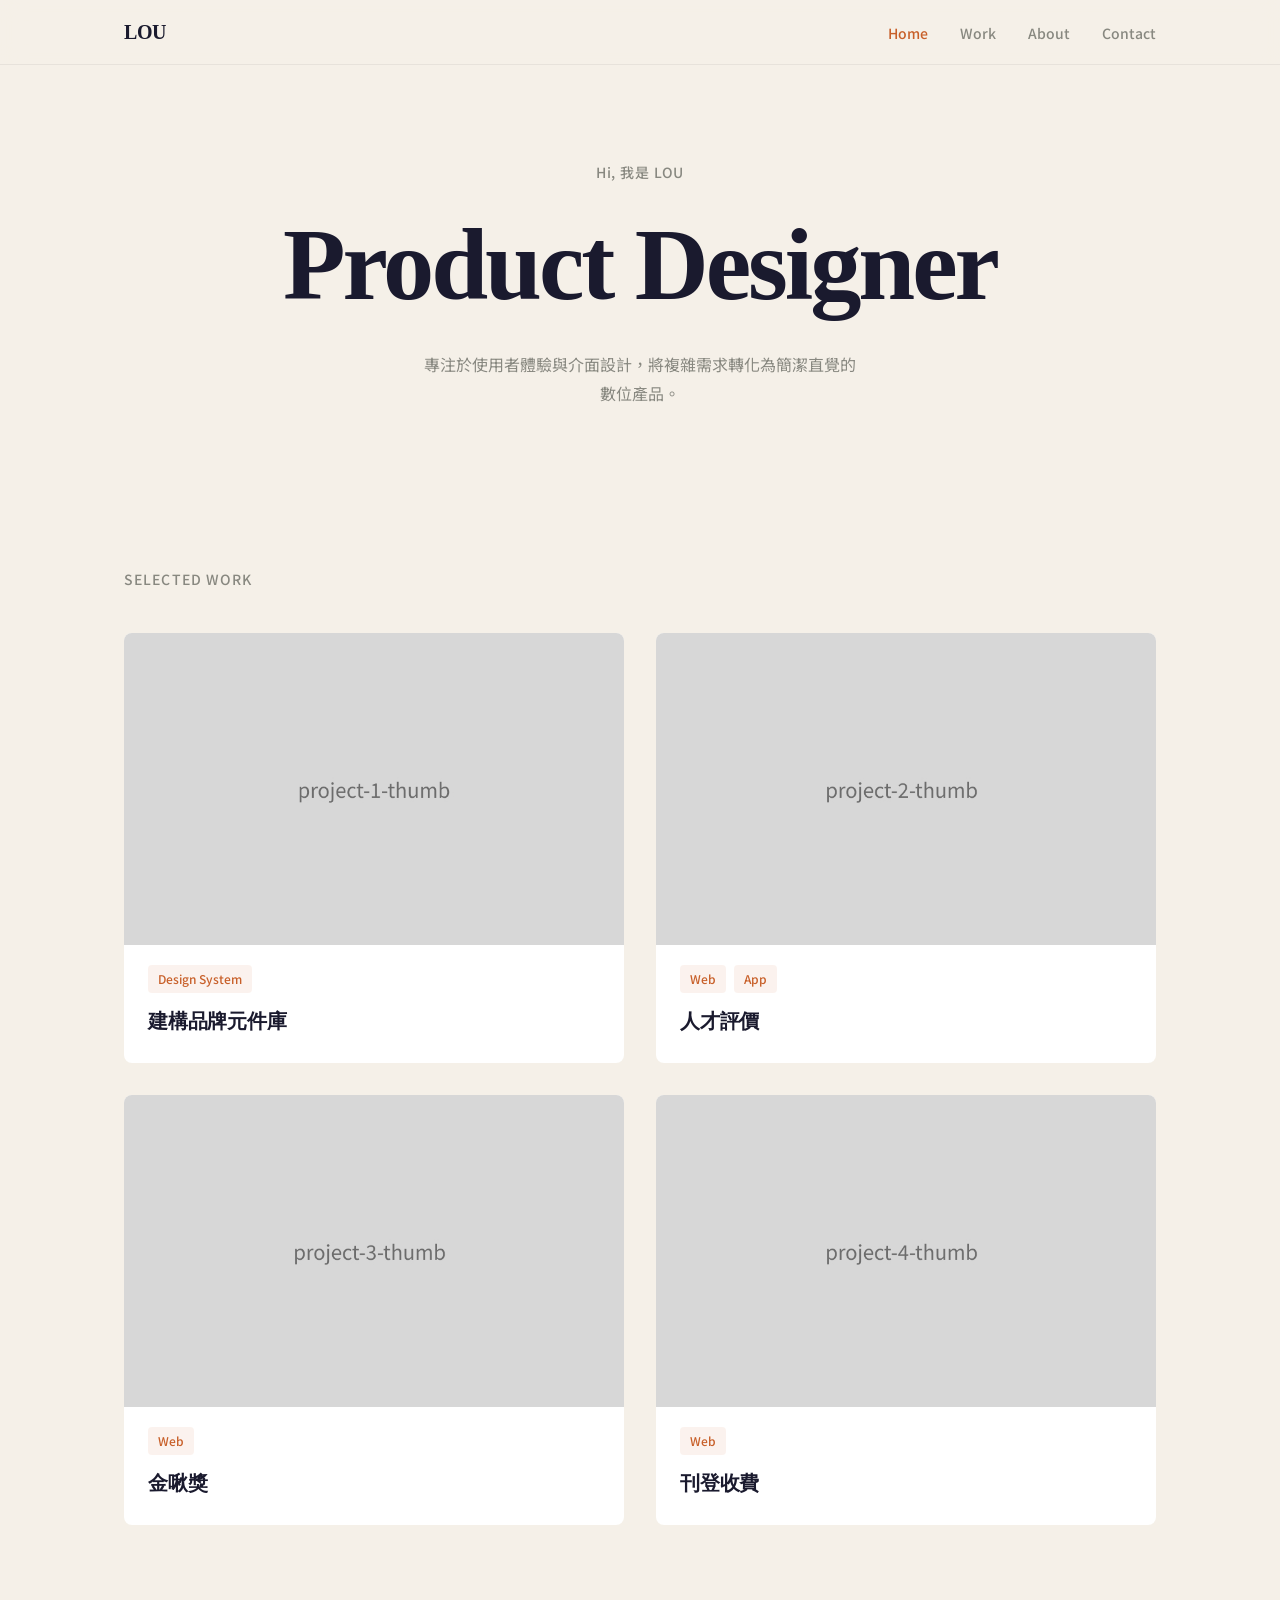
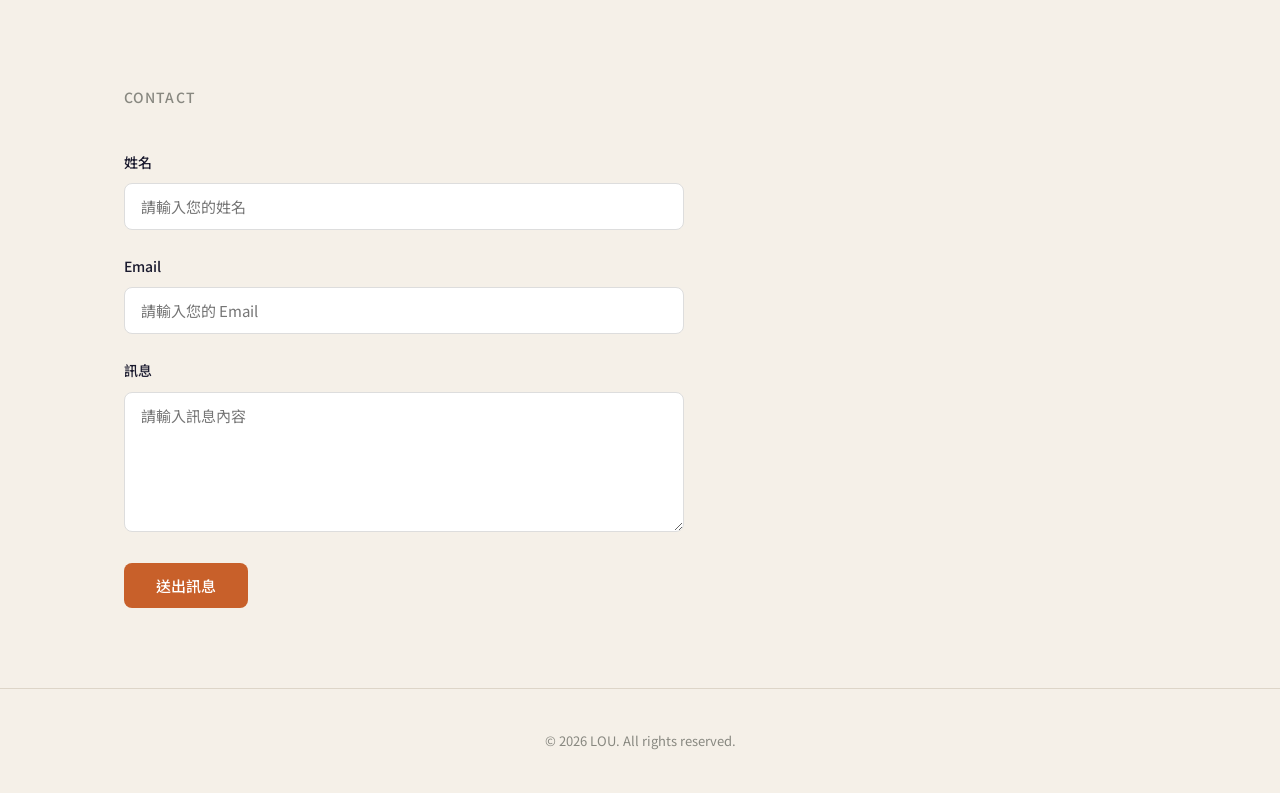
==== index.html @ 630671d7 "Initial commit: portfolio website Pure HTML/CSS personal portfolio with project pages, about page, a" ====
<!DOCTYPE html>
<html lang="zh-Hant">
<head>
  <meta charset="UTF-8">
  <meta name="viewport" content="width=device-width, initial-scale=1.0">
  <title>LOU — Portfolio</title>
  <link rel="preconnect" href="https://fonts.googleapis.com">
  <link rel="preconnect" href="https://fonts.gstatic.com" crossorigin>
  <link href="https://fonts.googleapis.com/css2?family=Noto+Sans+TC:wght@400;500;600;700&family=Playfair+Display:wght@400;500;600;700&display=swap" rel="stylesheet">
  <link rel="stylesheet" href="style.css">
</head>
<body>

  <!-- Navbar -->
  <nav class="navbar">
    <div class="container">
      <a href="index.html" class="navbar__logo">LOU</a>
      <button class="navbar__hamburger" aria-label="Toggle menu" onclick="document.querySelector('.navbar__links').classList.toggle('open')">
        <span></span>
        <span></span>
        <span></span>
      </button>
      <ul class="navbar__links">
        <li><a href="index.html" class="active">Home</a></li>
        <li class="navbar__dropdown">
          <a href="#">Work</a>
          <ul class="navbar__dropdown-menu">
            <li><a href="works/project-1.html">建構品牌元件庫</a></li>
            <li><a href="works/project-2.html">人才評價</a></li>
            <li><a href="works/project-3.html">金啾獎</a></li>
            <li><a href="works/project-4.html">刊登收費</a></li>
          </ul>
        </li>
        <li><a href="about.html">About</a></li>
        <li><a href="#contact">Contact</a></li>
      </ul>
    </div>
  </nav>

  <!-- Hero -->
  <section class="hero">
    <div class="container">
      <p class="hero__label">Hi, 我是 LOU</p>
      <h1 class="hero__title">Product Designer</h1>
      <p class="hero__desc">專注於使用者體驗與介面設計，將複雜需求轉化為簡潔直覺的數位產品。</p>
    </div>
  </section>

  <!-- Projects -->
  <section class="section">
    <div class="container">
      <h2 class="section-title">Selected Work</h2>
      <div class="projects-grid">

        <a href="works/project-1.html" class="project-card">
          <div class="project-card__thumb">
            <img src="images/project-1-thumb.jpg" alt="建構品牌元件庫">
          </div>
          <div class="project-card__body">
            <div class="project-card__tags">
              <span class="tag">Design System</span>
            </div>
            <h3 class="project-card__title">建構品牌元件庫</h3>
          </div>
        </a>

        <a href="works/project-2.html" class="project-card">
          <div class="project-card__thumb">
            <img src="images/project-2-thumb.jpg" alt="人才評價">
          </div>
          <div class="project-card__body">
            <div class="project-card__tags">
              <span class="tag">Web</span>
              <span class="tag">App</span>
            </div>
            <h3 class="project-card__title">人才評價</h3>
          </div>
        </a>

        <a href="works/project-3.html" class="project-card">
          <div class="project-card__thumb">
            <img src="images/project-3-thumb.jpg" alt="金啾獎">
          </div>
          <div class="project-card__body">
            <div class="project-card__tags">
              <span class="tag">Web</span>
            </div>
            <h3 class="project-card__title">金啾獎</h3>
          </div>
        </a>

        <a href="works/project-4.html" class="project-card">
          <div class="project-card__thumb">
            <img src="images/project-4-thumb.jpg" alt="刊登收費">
          </div>
          <div class="project-card__body">
            <div class="project-card__tags">
              <span class="tag">Web</span>
            </div>
            <h3 class="project-card__title">刊登收費</h3>
          </div>
        </a>

      </div>
    </div>
  </section>

  <!-- Contact -->
  <section class="section" id="contact">
    <div class="container">
      <h2 class="section-title">Contact</h2>
      <form class="contact-form" action="#" method="post">
        <div class="form-group">
          <label for="name">姓名</label>
          <input type="text" id="name" name="name" placeholder="請輸入您的姓名" required>
        </div>
        <div class="form-group">
          <label for="email">Email</label>
          <input type="email" id="email" name="email" placeholder="請輸入您的 Email" required>
        </div>
        <div class="form-group">
          <label for="message">訊息</label>
          <textarea id="message" name="message" placeholder="請輸入訊息內容" required></textarea>
        </div>
        <button type="submit" class="btn">送出訊息</button>
      </form>
    </div>
  </section>

  <!-- Footer -->
  <footer class="footer">
    <div class="container">
      <p>&copy; 2026 LOU. All rights reserved.</p>
    </div>
  </footer>

</body>
</html>
---- style.css ----
/* ========== Reset & Base ========== */
*,
*::before,
*::after {
  margin: 0;
  padding: 0;
  box-sizing: border-box;
}

html {
  scroll-behavior: smooth;
}

body {
  font-family: "Noto Sans TC", sans-serif;
  background-color: #f5f0e8;
  color: #1a1a2e;
  line-height: 1.8;
  -webkit-font-smoothing: antialiased;
}

a {
  color: inherit;
  text-decoration: none;
}

img {
  max-width: 100%;
  display: block;
}

ul {
  list-style: none;
}

/* ========== Typography ========== */
.serif {
  font-family: "Cormorant Garamond", serif;
}

/* ========== Layout ========== */
.container {
  max-width: 1080px;
  margin: 0 auto;
  padding: 0 24px;
}

.section {
  padding: 80px 0;
}

/* ========== Navbar ========== */
.navbar {
  position: fixed;
  top: 0;
  left: 0;
  right: 0;
  z-index: 100;
  background-color: rgba(245, 240, 232, 0.92);
  backdrop-filter: blur(12px);
  -webkit-backdrop-filter: blur(12px);
  border-bottom: 1px solid rgba(0, 0, 0, 0.06);
}

.navbar .container {
  display: flex;
  justify-content: space-between;
  align-items: center;
  height: 64px;
}

.navbar__logo {
  font-family: "Cormorant Garamond", serif;
  font-size: 20px;
  font-weight: 700;
  letter-spacing: -0.02em;
}

.navbar__links {
  display: flex;
  gap: 32px;
}

.navbar__links a {
  font-size: 14px;
  font-weight: 500;
  color: #888880;
  transition: color 0.2s ease;
}

.navbar__links a:hover,
.navbar__links a.active {
  color: #c8602a;
}

.navbar__dropdown {
  position: relative;
}

.navbar__dropdown > a {
  cursor: default;
}

.navbar__dropdown-menu {
  position: absolute;
  top: 100%;
  left: 50%;
  transform: translateX(-50%);
  min-width: 180px;
  background-color: #fff;
  border-radius: 8px;
  box-shadow: 0 8px 24px rgba(0, 0, 0, 0.08);
  padding: 8px 0;
  opacity: 0;
  visibility: hidden;
  transition: opacity 0.2s ease, visibility 0.2s ease;
  margin-top: 12px;
}

.navbar__dropdown-menu::before {
  content: "";
  position: absolute;
  top: -12px;
  left: 0;
  right: 0;
  height: 12px;
}

.navbar__dropdown:hover .navbar__dropdown-menu {
  opacity: 1;
  visibility: visible;
}

.navbar__dropdown-menu li a {
  display: block;
  padding: 10px 20px;
  font-size: 14px;
  font-weight: 400;
  color: #1a1a2e;
  transition: background-color 0.2s ease, color 0.2s ease;
}

.navbar__dropdown-menu li a:hover {
  background-color: rgba(200, 96, 42, 0.06);
  color: #c8602a;
}

.navbar__hamburger {
  display: none;
  flex-direction: column;
  gap: 5px;
  cursor: pointer;
  background: none;
  border: none;
  padding: 4px;
}

.navbar__hamburger span {
  display: block;
  width: 20px;
  height: 2px;
  background-color: #1a1a2e;
  border-radius: 1px;
  transition: transform 0.3s, opacity 0.3s;
}

/* ========== Hero ========== */
.hero {
  padding-top: 160px;
  padding-bottom: 80px;
  text-align: center;
}

.hero__label {
  font-size: 14px;
  font-weight: 500;
  color: #888880;
  letter-spacing: 0.06em;
  margin-bottom: 24px;
}

.hero__title {
  font-family: "Cormorant Garamond", serif;
  font-size: clamp(3.5rem, 8vw, 7rem);
  font-weight: 700;
  line-height: 1.1;
  letter-spacing: -0.03em;
  color: #1a1a2e;
  margin-bottom: 28px;
}

.hero__desc {
  font-size: 16px;
  color: #888880;
  max-width: 440px;
  margin: 0 auto;
}

/* ========== Section Title ========== */
.section-title {
  font-size: 14px;
  font-weight: 500;
  text-transform: uppercase;
  letter-spacing: 0.08em;
  color: #888880;
  margin-bottom: 40px;
}

/* ========== Project Cards ========== */
.projects-grid {
  display: grid;
  grid-template-columns: repeat(2, 1fr);
  gap: 32px;
}

.project-card {
  display: block;
  background-color: #fff;
  border-radius: 8px;
  overflow: hidden;
  transition: transform 0.2s ease, box-shadow 0.2s ease;
}

.project-card:hover {
  transform: translateY(-4px);
  box-shadow: 0 12px 32px rgba(0, 0, 0, 0.06);
}

.project-card__thumb {
  width: 100%;
  aspect-ratio: 16 / 10;
  background-color: #ebe6dc;
  overflow: hidden;
}

.project-card__thumb img {
  width: 100%;
  height: 100%;
  object-fit: cover;
  transition: transform 0.2s ease;
}

.project-card:hover .project-card__thumb img {
  transform: scale(1.03);
}

.project-card__body {
  padding: 20px 24px 24px;
}

.project-card__tags {
  display: flex;
  gap: 8px;
  margin-bottom: 10px;
  flex-wrap: wrap;
}

.tag {
  font-size: 12px;
  font-weight: 500;
  color: #c8602a;
  background-color: rgba(200, 96, 42, 0.08);
  padding: 3px 10px;
  border-radius: 4px;
}

.project-card__title {
  font-family: "Cormorant Garamond", serif;
  font-size: 20px;
  font-weight: 600;
  letter-spacing: -0.01em;
}

/* ========== Contact Form ========== */
.contact-form {
  max-width: 560px;
}

.form-group {
  margin-bottom: 24px;
}

.form-group label {
  display: block;
  font-size: 14px;
  font-weight: 500;
  margin-bottom: 8px;
  color: #1a1a2e;
}

.form-group input,
.form-group textarea {
  width: 100%;
  padding: 12px 16px;
  font-family: "Noto Sans TC", sans-serif;
  font-size: 15px;
  color: #1a1a2e;
  background-color: #fff;
  border: 1px solid #ddd;
  border-radius: 8px;
  outline: none;
  transition: border-color 0.2s ease;
}

.form-group input:focus,
.form-group textarea:focus {
  border-color: #c8602a;
}

.form-group textarea {
  resize: vertical;
  min-height: 140px;
}

.btn {
  display: inline-block;
  padding: 12px 32px;
  font-family: "Noto Sans TC", sans-serif;
  font-size: 15px;
  font-weight: 500;
  color: #fff;
  background-color: #c8602a;
  border: none;
  border-radius: 8px;
  cursor: pointer;
  transition: opacity 0.2s ease;
}

.btn:hover {
  opacity: 0.85;
}

/* ========== About Page ========== */
.about-hero {
  padding-top: 160px;
  padding-bottom: 40px;
  text-align: center;
}

.about-hero h1 {
  font-family: "Cormorant Garamond", serif;
  font-size: clamp(2.5rem, 6vw, 4.5rem);
  font-weight: 700;
  letter-spacing: -0.03em;
  margin-bottom: 20px;
}

.about-hero p {
  font-size: 16px;
  color: #888880;
  max-width: 520px;
  margin: 0 auto;
}

.timeline {
  position: relative;
  padding-left: 28px;
  border-left: 2px solid #ddd5c8;
}

.timeline-item {
  position: relative;
  margin-bottom: 40px;
}

.timeline-item::before {
  content: "";
  position: absolute;
  left: -34px;
  top: 6px;
  width: 10px;
  height: 10px;
  background-color: #c8602a;
  border-radius: 50%;
}

.timeline-item__date {
  font-size: 13px;
  color: #888880;
  margin-bottom: 4px;
}

.timeline-item__role {
  font-family: "Cormorant Garamond", serif;
  font-size: 18px;
  font-weight: 600;
  margin-bottom: 4px;
}

.timeline-item__company {
  font-size: 14px;
  color: #888880;
  margin-bottom: 8px;
}

.timeline-item__desc {
  font-size: 15px;
  color: #555;
}

/* ========== Project Detail ========== */
.project-hero {
  padding-top: 160px;
  padding-bottom: 40px;
  text-align: center;
}

.project-hero__tags {
  display: flex;
  gap: 8px;
  margin-bottom: 16px;
  justify-content: center;
  flex-wrap: wrap;
}

.project-hero h1 {
  font-family: "Cormorant Garamond", serif;
  font-size: clamp(2.5rem, 6vw, 4rem);
  font-weight: 700;
  letter-spacing: -0.02em;
  margin-bottom: 16px;
}

.project-hero p {
  font-size: 16px;
  color: #888880;
  max-width: 560px;
  margin: 0 auto;
}

.project-content {
  padding-bottom: 80px;
}

.project-content h2 {
  font-family: "Cormorant Garamond", serif;
  font-size: 24px;
  font-weight: 600;
  margin-top: 56px;
  margin-bottom: 16px;
}

.project-content p {
  font-size: 16px;
  color: #444;
  max-width: 720px;
  margin-bottom: 24px;
}

.project-content .image-block {
  width: 100%;
  aspect-ratio: 16 / 9;
  background-color: #ebe6dc;
  border-radius: 8px;
  margin: 32px 0;
  overflow: hidden;
}

.project-content .image-block img {
  width: 100%;
  height: 100%;
  object-fit: cover;
}

.project-nav {
  display: flex;
  justify-content: space-between;
  padding: 40px 0 80px;
  border-top: 1px solid #ddd5c8;
}

.project-nav a {
  font-size: 14px;
  font-weight: 500;
  color: #888880;
  transition: color 0.2s ease;
}

.project-nav a:hover {
  color: #c8602a;
}

/* ========== Footer ========== */
.footer {
  padding: 40px 0;
  border-top: 1px solid #ddd5c8;
  text-align: center;
}

.footer p {
  font-size: 13px;
  color: #888880;
}

/* ========== RWD ========== */
@media (max-width: 768px) {
  .navbar__links {
    display: none;
    position: absolute;
    top: 64px;
    left: 0;
    right: 0;
    flex-direction: column;
    background-color: rgba(245, 240, 232, 0.98);
    padding: 24px;
    gap: 20px;
    border-bottom: 1px solid rgba(0, 0, 0, 0.06);
  }

  .navbar__links.open {
    display: flex;
  }

  .navbar__hamburger {
    display: flex;
  }

  .navbar__dropdown-menu {
    position: static;
    transform: none;
    box-shadow: none;
    background-color: transparent;
    padding: 4px 0 0 16px;
    opacity: 1;
    visibility: visible;
    margin-top: 0;
    min-width: auto;
  }

  .navbar__dropdown-menu::before {
    display: none;
  }

  .navbar__dropdown-menu li a {
    padding: 6px 0;
    font-size: 13px;
    color: #888880;
  }

  .navbar__dropdown-menu li a:hover {
    background-color: transparent;
    color: #c8602a;
  }

  .projects-grid {
    grid-template-columns: 1fr;
    gap: 24px;
  }

  .contact-form {
    max-width: 100%;
  }

  .section {
    padding: 56px 0;
  }
}
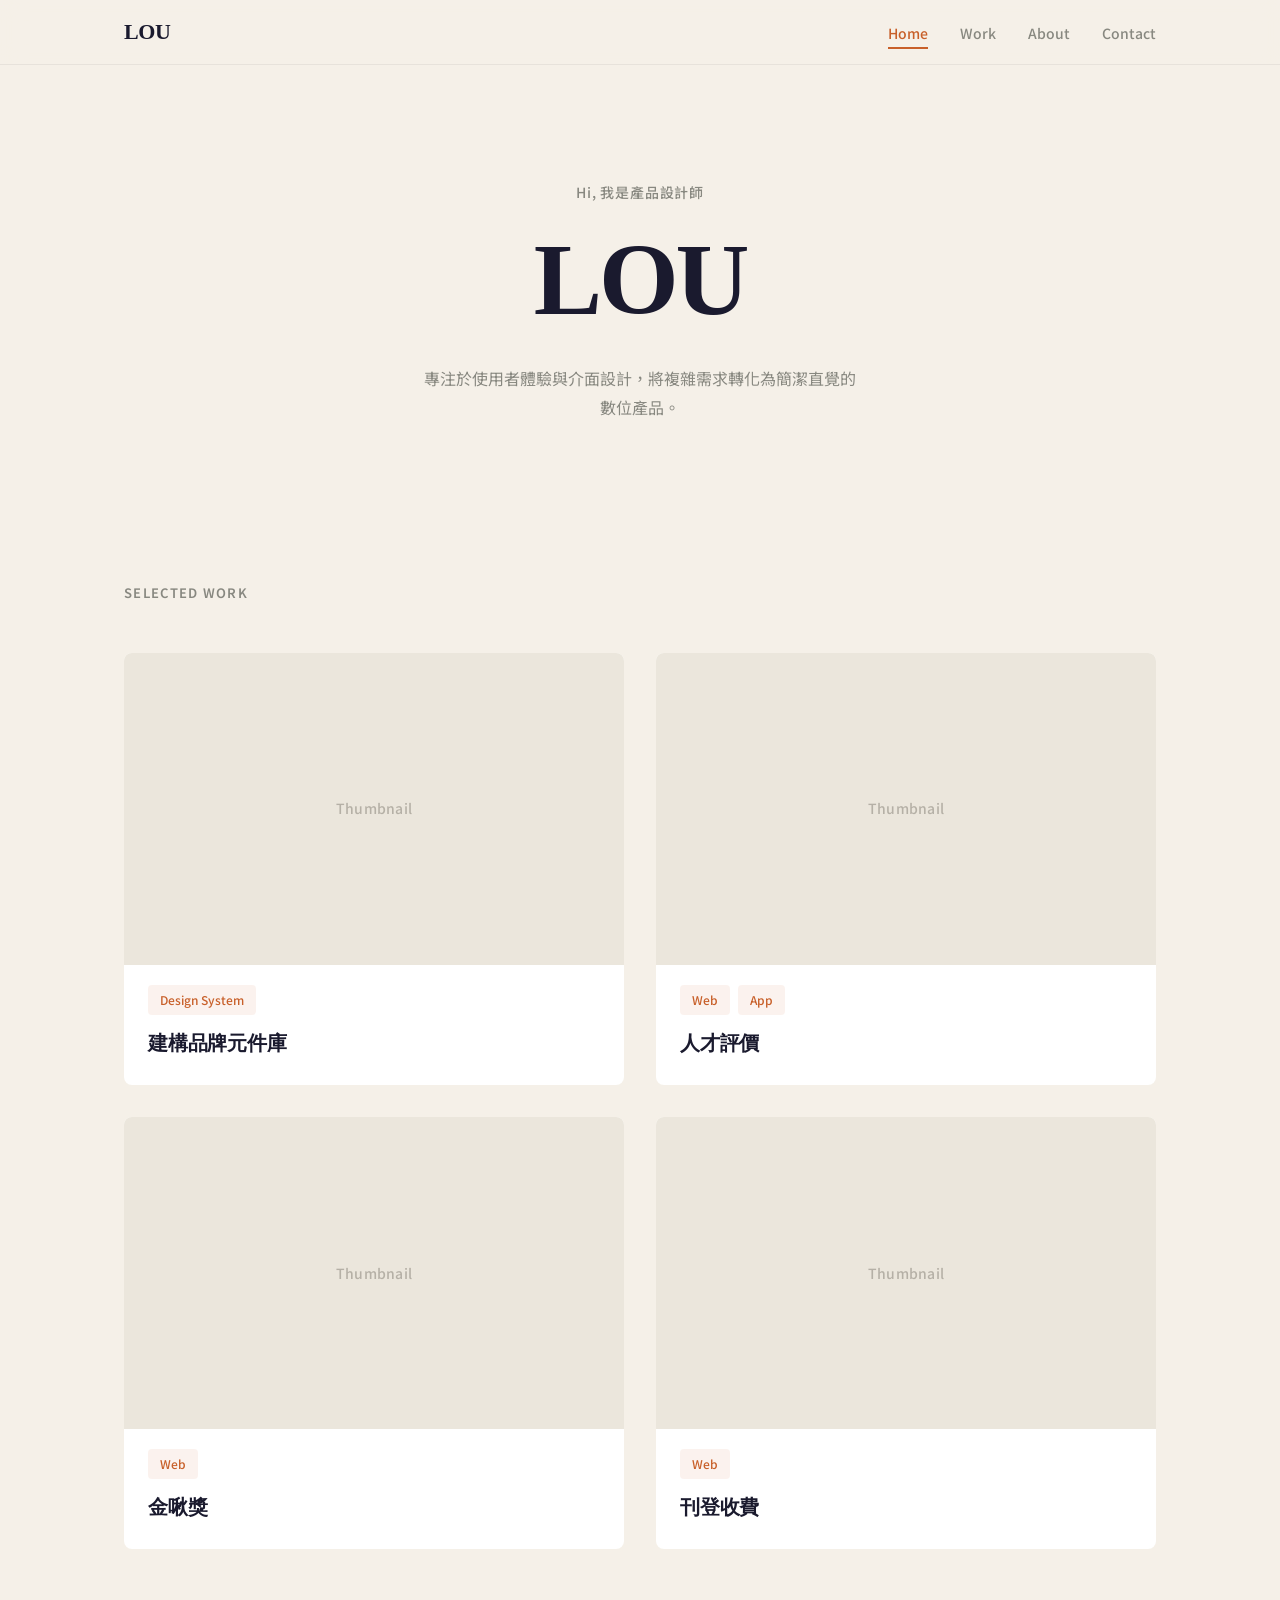
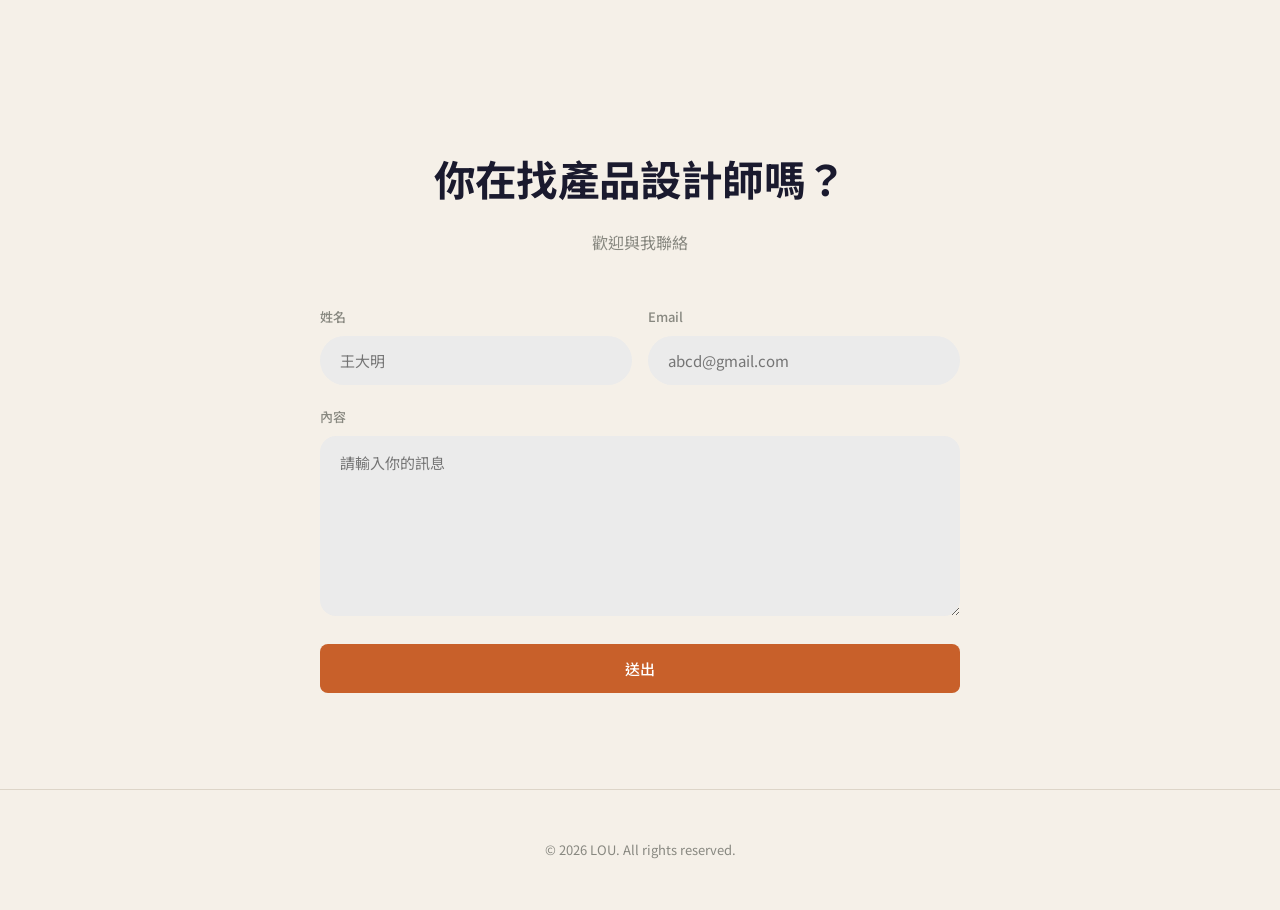
==== commit f243163e: "Initial commit: portfolio site" ====
--- a/index.html
+++ b/index.html
@@ -40,8 +40,9 @@
   <!-- Hero -->
   <section class="hero">
     <div class="container">
-      <p class="hero__label">Hi, 我是 LOU</p>
-      <h1 class="hero__title">Product Designer</h1>
+      <p class="hero__label">Hi, 我是產品設計師</p>
+      <h1 class="hero__title">LOU
+      </h1>
       <p class="hero__desc">專注於使用者體驗與介面設計，將複雜需求轉化為簡潔直覺的數位產品。</p>
     </div>
   </section>
@@ -54,7 +55,7 @@
 
         <a href="works/project-1.html" class="project-card">
           <div class="project-card__thumb">
-            <img src="images/project-1-thumb.jpg" alt="建構品牌元件庫">
+            <span class="thumb__placeholder">Thumbnail</span>
           </div>
           <div class="project-card__body">
             <div class="project-card__tags">
@@ -66,7 +67,7 @@
 
         <a href="works/project-2.html" class="project-card">
           <div class="project-card__thumb">
-            <img src="images/project-2-thumb.jpg" alt="人才評價">
+            <span class="thumb__placeholder">Thumbnail</span>
           </div>
           <div class="project-card__body">
             <div class="project-card__tags">
@@ -79,7 +80,7 @@
 
         <a href="works/project-3.html" class="project-card">
           <div class="project-card__thumb">
-            <img src="images/project-3-thumb.jpg" alt="金啾獎">
+            <span class="thumb__placeholder">Thumbnail</span>
           </div>
           <div class="project-card__body">
             <div class="project-card__tags">
@@ -91,7 +92,7 @@
 
         <a href="works/project-4.html" class="project-card">
           <div class="project-card__thumb">
-            <img src="images/project-4-thumb.jpg" alt="刊登收費">
+            <span class="thumb__placeholder">Thumbnail</span>
           </div>
           <div class="project-card__body">
             <div class="project-card__tags">
@@ -106,23 +107,28 @@
   </section>
 
   <!-- Contact -->
-  <section class="section" id="contact">
+  <section class="section contact-section" id="contact">
     <div class="container">
-      <h2 class="section-title">Contact</h2>
+      <div class="contact-header">
+        <h2>你在找產品設計師嗎？</h2>
+        <p>歡迎與我聯絡</p>
+      </div>
       <form class="contact-form" action="#" method="post">
-        <div class="form-group">
-          <label for="name">姓名</label>
-          <input type="text" id="name" name="name" placeholder="請輸入您的姓名" required>
+        <div class="contact-form__row">
+          <div class="form-group">
+            <label for="name">姓名</label>
+            <input type="text" id="name" name="name" placeholder="王大明" required>
+          </div>
+          <div class="form-group">
+            <label for="email">Email</label>
+            <input type="email" id="email" name="email" placeholder="abcd@gmail.com" required>
+          </div>
         </div>
         <div class="form-group">
-          <label for="email">Email</label>
-          <input type="email" id="email" name="email" placeholder="請輸入您的 Email" required>
+          <label for="message">內容</label>
+          <textarea id="message" name="message" placeholder="請輸入你的訊息" required></textarea>
         </div>
-        <div class="form-group">
-          <label for="message">訊息</label>
-          <textarea id="message" name="message" placeholder="請輸入訊息內容" required></textarea>
-        </div>
-        <button type="submit" class="btn">送出訊息</button>
+        <button type="submit" class="btn btn--full">送出</button>
       </form>
     </div>
   </section>
--- a/style.css
+++ b/style.css
@@ -16,6 +16,7 @@
   background-color: #f5f0e8;
   color: #1a1a2e;
   line-height: 1.8;
+  font-size: 16px;
   -webkit-font-smoothing: antialiased;
 }
 
@@ -31,6 +32,15 @@
 
 ul {
   list-style: none;
+}
+
+/* Focus-visible for keyboard accessibility */
+a:focus-visible,
+button:focus-visible,
+input:focus-visible,
+textarea:focus-visible {
+  outline: 2px solid #c8602a;
+  outline-offset: 2px;
 }
 
 /* ========== Typography ========== */
@@ -46,7 +56,7 @@
 }
 
 .section {
-  padding: 80px 0;
+  padding: 96px 0;
 }
 
 /* ========== Navbar ========== */
@@ -71,26 +81,50 @@
 
 .navbar__logo {
   font-family: "Cormorant Garamond", serif;
-  font-size: 20px;
+  font-size: 22px;
   font-weight: 700;
   letter-spacing: -0.02em;
+  transition: color 0.2s ease;
+}
+
+.navbar__logo:hover {
+  color: #c8602a;
 }
 
 .navbar__links {
   display: flex;
   gap: 32px;
-}
-
-.navbar__links a {
+  align-items: center;
+}
+
+.navbar__links > li > a {
   font-size: 14px;
   font-weight: 500;
   color: #888880;
   transition: color 0.2s ease;
-}
-
-.navbar__links a:hover,
-.navbar__links a.active {
+  padding: 4px 0;
+  position: relative;
+}
+
+.navbar__links > li > a::after {
+  content: "";
+  position: absolute;
+  bottom: -2px;
+  left: 0;
+  width: 0;
+  height: 1.5px;
+  background-color: #c8602a;
+  transition: width 0.2s ease;
+}
+
+.navbar__links > li > a:hover,
+.navbar__links > li > a.active {
   color: #c8602a;
+}
+
+.navbar__links > li > a:hover::after,
+.navbar__links > li > a.active::after {
+  width: 100%;
 }
 
 .navbar__dropdown {
@@ -105,7 +139,7 @@
   position: absolute;
   top: 100%;
   left: 50%;
-  transform: translateX(-50%);
+  transform: translateX(-50%) translateY(4px);
   min-width: 180px;
   background-color: #fff;
   border-radius: 8px;
@@ -113,7 +147,7 @@
   padding: 8px 0;
   opacity: 0;
   visibility: hidden;
-  transition: opacity 0.2s ease, visibility 0.2s ease;
+  transition: opacity 0.2s ease, visibility 0.2s ease, transform 0.2s ease;
   margin-top: 12px;
 }
 
@@ -129,6 +163,7 @@
 .navbar__dropdown:hover .navbar__dropdown-menu {
   opacity: 1;
   visibility: visible;
+  transform: translateX(-50%) translateY(0);
 }
 
 .navbar__dropdown-menu li a {
@@ -140,6 +175,10 @@
   transition: background-color 0.2s ease, color 0.2s ease;
 }
 
+.navbar__dropdown-menu li a::after {
+  display: none;
+}
+
 .navbar__dropdown-menu li a:hover {
   background-color: rgba(200, 96, 42, 0.06);
   color: #c8602a;
@@ -152,7 +191,11 @@
   cursor: pointer;
   background: none;
   border: none;
-  padding: 4px;
+  padding: 8px;
+  min-width: 44px;
+  min-height: 44px;
+  align-items: center;
+  justify-content: center;
 }
 
 .navbar__hamburger span {
@@ -166,8 +209,8 @@
 
 /* ========== Hero ========== */
 .hero {
-  padding-top: 160px;
-  padding-bottom: 80px;
+  padding-top: 180px;
+  padding-bottom: 64px;
   text-align: center;
 }
 
@@ -176,14 +219,14 @@
   font-weight: 500;
   color: #888880;
   letter-spacing: 0.06em;
-  margin-bottom: 24px;
+  margin-bottom: 20px;
 }
 
 .hero__title {
   font-family: "Cormorant Garamond", serif;
   font-size: clamp(3.5rem, 8vw, 7rem);
   font-weight: 700;
-  line-height: 1.1;
+  line-height: 1.08;
   letter-spacing: -0.03em;
   color: #1a1a2e;
   margin-bottom: 28px;
@@ -194,16 +237,17 @@
   color: #888880;
   max-width: 440px;
   margin: 0 auto;
+  line-height: 1.8;
 }
 
 /* ========== Section Title ========== */
 .section-title {
-  font-size: 14px;
-  font-weight: 500;
+  font-size: 13px;
+  font-weight: 600;
   text-transform: uppercase;
-  letter-spacing: 0.08em;
-  color: #888880;
-  margin-bottom: 40px;
+  letter-spacing: 0.1em;
+  color: #888880;
+  margin-bottom: 48px;
 }
 
 /* ========== Project Cards ========== */
@@ -218,12 +262,12 @@
   background-color: #fff;
   border-radius: 8px;
   overflow: hidden;
-  transition: transform 0.2s ease, box-shadow 0.2s ease;
+  transition: transform 0.25s ease, box-shadow 0.25s ease;
 }
 
 .project-card:hover {
-  transform: translateY(-4px);
-  box-shadow: 0 12px 32px rgba(0, 0, 0, 0.06);
+  transform: translateY(-6px);
+  box-shadow: 0 16px 40px rgba(0, 0, 0, 0.08);
 }
 
 .project-card__thumb {
@@ -231,13 +275,16 @@
   aspect-ratio: 16 / 10;
   background-color: #ebe6dc;
   overflow: hidden;
+  display: flex;
+  align-items: center;
+  justify-content: center;
 }
 
 .project-card__thumb img {
   width: 100%;
   height: 100%;
   object-fit: cover;
-  transition: transform 0.2s ease;
+  transition: transform 0.25s ease;
 }
 
 .project-card:hover .project-card__thumb img {
@@ -260,7 +307,7 @@
   font-weight: 500;
   color: #c8602a;
   background-color: rgba(200, 96, 42, 0.08);
-  padding: 3px 10px;
+  padding: 4px 12px;
   border-radius: 4px;
 }
 
@@ -271,50 +318,103 @@
   letter-spacing: -0.01em;
 }
 
+/* ========== Placeholder ========== */
+.thumb__placeholder,
+.image-block__placeholder {
+  font-size: 14px;
+  font-weight: 500;
+  color: #b5b0a6;
+  letter-spacing: 0.02em;
+}
+
+/* ========== Contact Section ========== */
+.contact-section {
+  text-align: center;
+}
+
+.contact-header {
+  margin-bottom: 48px;
+}
+
+.contact-header h2 {
+  font-size: clamp(1.8rem, 4vw, 2.6rem);
+  font-weight: 700;
+  letter-spacing: -0.02em;
+  color: #1a1a2e;
+  margin-bottom: 12px;
+}
+
+.contact-header p {
+  font-size: 16px;
+  color: #888880;
+}
+
 /* ========== Contact Form ========== */
 .contact-form {
-  max-width: 560px;
+  max-width: 640px;
+  margin: 0 auto;
+  text-align: left;
+}
+
+.contact-form__row {
+  display: grid;
+  grid-template-columns: 1fr 1fr;
+  gap: 16px;
 }
 
 .form-group {
-  margin-bottom: 24px;
+  margin-bottom: 20px;
 }
 
 .form-group label {
   display: block;
-  font-size: 14px;
+  font-size: 13px;
   font-weight: 500;
   margin-bottom: 8px;
-  color: #1a1a2e;
-}
-
-.form-group input,
-.form-group textarea {
+  color: #888880;
+}
+
+.form-group input {
   width: 100%;
-  padding: 12px 16px;
+  padding: 14px 20px;
   font-family: "Noto Sans TC", sans-serif;
   font-size: 15px;
   color: #1a1a2e;
-  background-color: #fff;
-  border: 1px solid #ddd;
-  border-radius: 8px;
+  background-color: #ebebeb;
+  border: none;
+  border-radius: 50px;
   outline: none;
-  transition: border-color 0.2s ease;
+  transition: box-shadow 0.2s ease;
+}
+
+.form-group textarea {
+  width: 100%;
+  padding: 16px 20px;
+  font-family: "Noto Sans TC", sans-serif;
+  font-size: 15px;
+  color: #1a1a2e;
+  background-color: #ebebeb;
+  border: none;
+  border-radius: 16px;
+  outline: none;
+  resize: vertical;
+  min-height: 180px;
+  transition: box-shadow 0.2s ease;
 }
 
 .form-group input:focus,
 .form-group textarea:focus {
-  border-color: #c8602a;
-}
-
-.form-group textarea {
-  resize: vertical;
-  min-height: 140px;
+  box-shadow: 0 0 0 3px rgba(200, 96, 42, 0.15);
+}
+
+.btn--full {
+  width: 100%;
+  text-align: center;
 }
 
 .btn {
   display: inline-block;
-  padding: 12px 32px;
+  padding: 14px 36px;
   font-family: "Noto Sans TC", sans-serif;
   font-size: 15px;
   font-weight: 500;
@@ -323,16 +423,23 @@
   border: none;
   border-radius: 8px;
   cursor: pointer;
-  transition: opacity 0.2s ease;
+  transition: transform 0.2s ease, box-shadow 0.2s ease;
+  min-height: 48px;
 }
 
 .btn:hover {
-  opacity: 0.85;
+  transform: translateY(-1px);
+  box-shadow: 0 4px 12px rgba(200, 96, 42, 0.25);
+}
+
+.btn:active {
+  transform: translateY(0);
+  box-shadow: none;
 }
 
 /* ========== About Page ========== */
 .about-hero {
-  padding-top: 160px;
+  padding-top: 180px;
   padding-bottom: 40px;
   text-align: center;
 }
@@ -350,17 +457,23 @@
   color: #888880;
   max-width: 520px;
   margin: 0 auto;
+  line-height: 1.8;
 }
 
 .timeline {
   position: relative;
   padding-left: 28px;
   border-left: 2px solid #ddd5c8;
+  max-width: 640px;
 }
 
 .timeline-item {
   position: relative;
-  margin-bottom: 40px;
+  margin-bottom: 48px;
+}
+
+.timeline-item:last-child {
+  margin-bottom: 0;
 }
 
 .timeline-item::before {
@@ -382,7 +495,7 @@
 
 .timeline-item__role {
   font-family: "Cormorant Garamond", serif;
-  font-size: 18px;
+  font-size: 20px;
   font-weight: 600;
   margin-bottom: 4px;
 }
@@ -390,17 +503,18 @@
 .timeline-item__company {
   font-size: 14px;
   color: #888880;
-  margin-bottom: 8px;
+  margin-bottom: 10px;
 }
 
 .timeline-item__desc {
   font-size: 15px;
   color: #555;
+  line-height: 1.8;
 }
 
 /* ========== Project Detail ========== */
 .project-hero {
-  padding-top: 160px;
+  padding-top: 180px;
   padding-bottom: 40px;
   text-align: center;
 }
@@ -415,7 +529,7 @@
 
 .project-hero h1 {
   font-family: "Cormorant Garamond", serif;
-  font-size: clamp(2.5rem, 6vw, 4rem);
+  font-size: clamp(2.2rem, 5vw, 3.5rem);
   font-weight: 700;
   letter-spacing: -0.02em;
   margin-bottom: 16px;
@@ -426,6 +540,7 @@
   color: #888880;
   max-width: 560px;
   margin: 0 auto;
+  line-height: 1.8;
 }
 
 .project-content {
@@ -434,17 +549,23 @@
 
 .project-content h2 {
   font-family: "Cormorant Garamond", serif;
-  font-size: 24px;
+  font-size: 28px;
   font-weight: 600;
-  margin-top: 56px;
-  margin-bottom: 16px;
+  margin-top: 64px;
+  margin-bottom: 20px;
+  max-width: 640px;
+  margin-left: auto;
+  margin-right: auto;
+  text-align: left;
 }
 
 .project-content p {
   font-size: 16px;
   color: #444;
-  max-width: 720px;
-  margin-bottom: 24px;
+  max-width: 640px;
+  margin: 0 auto 24px;
+  text-align: left;
+  line-height: 1.9;
 }
 
 .project-content .image-block {
@@ -452,8 +573,11 @@
   aspect-ratio: 16 / 9;
   background-color: #ebe6dc;
   border-radius: 8px;
-  margin: 32px 0;
+  margin: 40px 0;
   overflow: hidden;
+  display: flex;
+  align-items: center;
+  justify-content: center;
 }
 
 .project-content .image-block img {
@@ -462,18 +586,222 @@
   object-fit: cover;
 }
 
+/* -- Project Content: Extended -- */
+.project-content h3 {
+  font-family: "Cormorant Garamond", serif;
+  font-size: 22px;
+  font-weight: 600;
+  margin-top: 48px;
+  margin-bottom: 16px;
+  max-width: 640px;
+  margin-left: auto;
+  margin-right: auto;
+  text-align: left;
+}
+
+.project-content ul,
+.project-content ol {
+  font-size: 16px;
+  color: #444;
+  max-width: 640px;
+  margin: 0 auto 24px;
+  padding-left: 24px;
+  text-align: left;
+}
+
+.project-content ul {
+  list-style: disc;
+}
+
+.project-content ol {
+  list-style: decimal;
+}
+
+.project-content li {
+  margin-bottom: 10px;
+  line-height: 1.8;
+}
+
+.project-content strong {
+  color: #1a1a2e;
+  font-weight: 600;
+}
+
+.project-content hr {
+  border: none;
+  border-top: 1px solid #ddd5c8;
+  margin: 56px auto;
+  max-width: 200px;
+}
+
+/* Stakeholder Cards */
+.stakeholder-grid {
+  display: grid;
+  grid-template-columns: repeat(3, 1fr);
+  gap: 20px;
+  margin: 40px 0;
+}
+
+.stakeholder-card {
+  background-color: #fff;
+  border-radius: 8px;
+  padding: 32px 24px;
+  text-align: center;
+}
+
+.stakeholder-card__icon {
+  width: 56px;
+  height: 56px;
+  border-radius: 50%;
+  background-color: rgba(200, 96, 42, 0.08);
+  color: #c8602a;
+  display: flex;
+  align-items: center;
+  justify-content: center;
+  margin: 0 auto 16px;
+  font-size: 13px;
+  font-weight: 700;
+  letter-spacing: 0.02em;
+}
+
+.stakeholder-card__role {
+  font-weight: 600;
+  font-size: 15px;
+  margin-bottom: 8px;
+}
+
+.stakeholder-card__quote {
+  font-size: 14px;
+  color: #888880;
+  line-height: 1.7;
+  max-width: none;
+  margin: 0;
+}
+
+/* Challenge Block */
+.challenge-block {
+  background-color: #fff;
+  border-radius: 8px;
+  padding: 28px 32px;
+  margin-bottom: 16px;
+}
+
+.challenge-block__label {
+  font-size: 12px;
+  font-weight: 600;
+  text-transform: uppercase;
+  letter-spacing: 0.06em;
+  color: #c8602a;
+  margin-bottom: 8px;
+}
+
+.challenge-block__title {
+  font-size: 16px;
+  font-weight: 600;
+  color: #1a1a2e;
+  margin-bottom: 8px;
+  max-width: none;
+  text-align: left;
+}
+
+.challenge-block__desc {
+  font-size: 15px;
+  color: #888880;
+  max-width: none;
+  margin: 0;
+  text-align: left;
+  line-height: 1.7;
+}
+
+.challenge-pair {
+  margin-bottom: 32px;
+}
+
+/* Result Stats */
+.results-grid {
+  display: grid;
+  grid-template-columns: repeat(3, 1fr);
+  gap: 20px;
+  margin: 40px 0;
+}
+
+.result-stat {
+  background-color: #fff;
+  border-radius: 8px;
+  padding: 32px 24px;
+  text-align: center;
+}
+
+.result-stat__number {
+  font-family: "Cormorant Garamond", serif;
+  font-size: 44px;
+  font-weight: 700;
+  color: #c8602a;
+  line-height: 1.2;
+  margin-bottom: 10px;
+}
+
+.result-stat__text {
+  font-size: 14px;
+  color: #888880;
+  line-height: 1.6;
+  max-width: none;
+  margin: 0;
+}
+
+/* Process Flow */
+.process-flow {
+  display: flex;
+  gap: 16px;
+  margin: 40px 0;
+}
+
+.process-step {
+  flex: 1;
+  min-width: 0;
+  background-color: #fff;
+  border-radius: 8px;
+  padding: 24px 20px;
+  text-align: center;
+}
+
+.process-step__num {
+  font-family: "Cormorant Garamond", serif;
+  font-size: 32px;
+  font-weight: 700;
+  color: #c8602a;
+  line-height: 1;
+  margin-bottom: 12px;
+}
+
+.process-step__text {
+  font-size: 14px;
+  color: #444;
+  line-height: 1.7;
+  max-width: none;
+  margin: 0;
+}
+
+/* Project Nav */
 .project-nav {
   display: flex;
   justify-content: space-between;
+  align-items: center;
   padding: 40px 0 80px;
   border-top: 1px solid #ddd5c8;
+  margin-top: 64px;
 }
 
 .project-nav a {
   font-size: 14px;
   font-weight: 500;
   color: #888880;
-  transition: color 0.2s ease;
+  transition: color 0.2s ease, transform 0.2s ease;
+  display: inline-block;
+  padding: 8px 0;
+  min-height: 44px;
+  display: flex;
+  align-items: center;
 }
 
 .project-nav a:hover {
@@ -482,7 +810,7 @@
 
 /* ========== Footer ========== */
 .footer {
-  padding: 40px 0;
+  padding: 48px 0;
   border-top: 1px solid #ddd5c8;
   text-align: center;
 }
@@ -507,6 +835,10 @@
     border-bottom: 1px solid rgba(0, 0, 0, 0.06);
   }
 
+  .navbar__links > li > a::after {
+    display: none;
+  }
+
   .navbar__links.open {
     display: flex;
   }
@@ -520,7 +852,7 @@
     transform: none;
     box-shadow: none;
     background-color: transparent;
-    padding: 4px 0 0 16px;
+    padding: 8px 0 0 16px;
     opacity: 1;
     visibility: visible;
     margin-top: 0;
@@ -532,9 +864,12 @@
   }
 
   .navbar__dropdown-menu li a {
-    padding: 6px 0;
-    font-size: 13px;
+    padding: 8px 0;
+    font-size: 14px;
     color: #888880;
+    min-height: 44px;
+    display: flex;
+    align-items: center;
   }
 
   .navbar__dropdown-menu li a:hover {
@@ -542,16 +877,74 @@
     color: #c8602a;
   }
 
+  .hero {
+    padding-top: 140px;
+    padding-bottom: 48px;
+  }
+
+  .about-hero,
+  .project-hero {
+    padding-top: 140px;
+  }
+
+  .section {
+    padding: 64px 0;
+  }
+
+  .section-title {
+    margin-bottom: 32px;
+  }
+
   .projects-grid {
     grid-template-columns: 1fr;
     gap: 24px;
   }
 
-  .contact-form {
+  .contact-form__row {
+    grid-template-columns: 1fr;
+  }
+
+  .form-group input,
+  .form-group textarea {
+    padding: 14px 18px;
+    font-size: 16px;
+  }
+
+  .btn {
+    width: 100%;
+    text-align: center;
+    padding: 16px 36px;
+  }
+
+  .stakeholder-grid,
+  .results-grid {
+    grid-template-columns: 1fr;
+  }
+
+  .process-flow {
+    flex-direction: column;
+  }
+
+  .project-content h2 {
+    font-size: 24px;
+    margin-top: 48px;
+  }
+
+  .project-content h3 {
+    font-size: 20px;
+    margin-top: 36px;
+  }
+
+  .project-content .image-block {
+    margin: 28px 0;
+    border-radius: 6px;
+  }
+
+  .project-nav a {
+    font-size: 13px;
+  }
+
+  .timeline {
     max-width: 100%;
   }
-
-  .section {
-    padding: 56px 0;
-  }
-}
+}
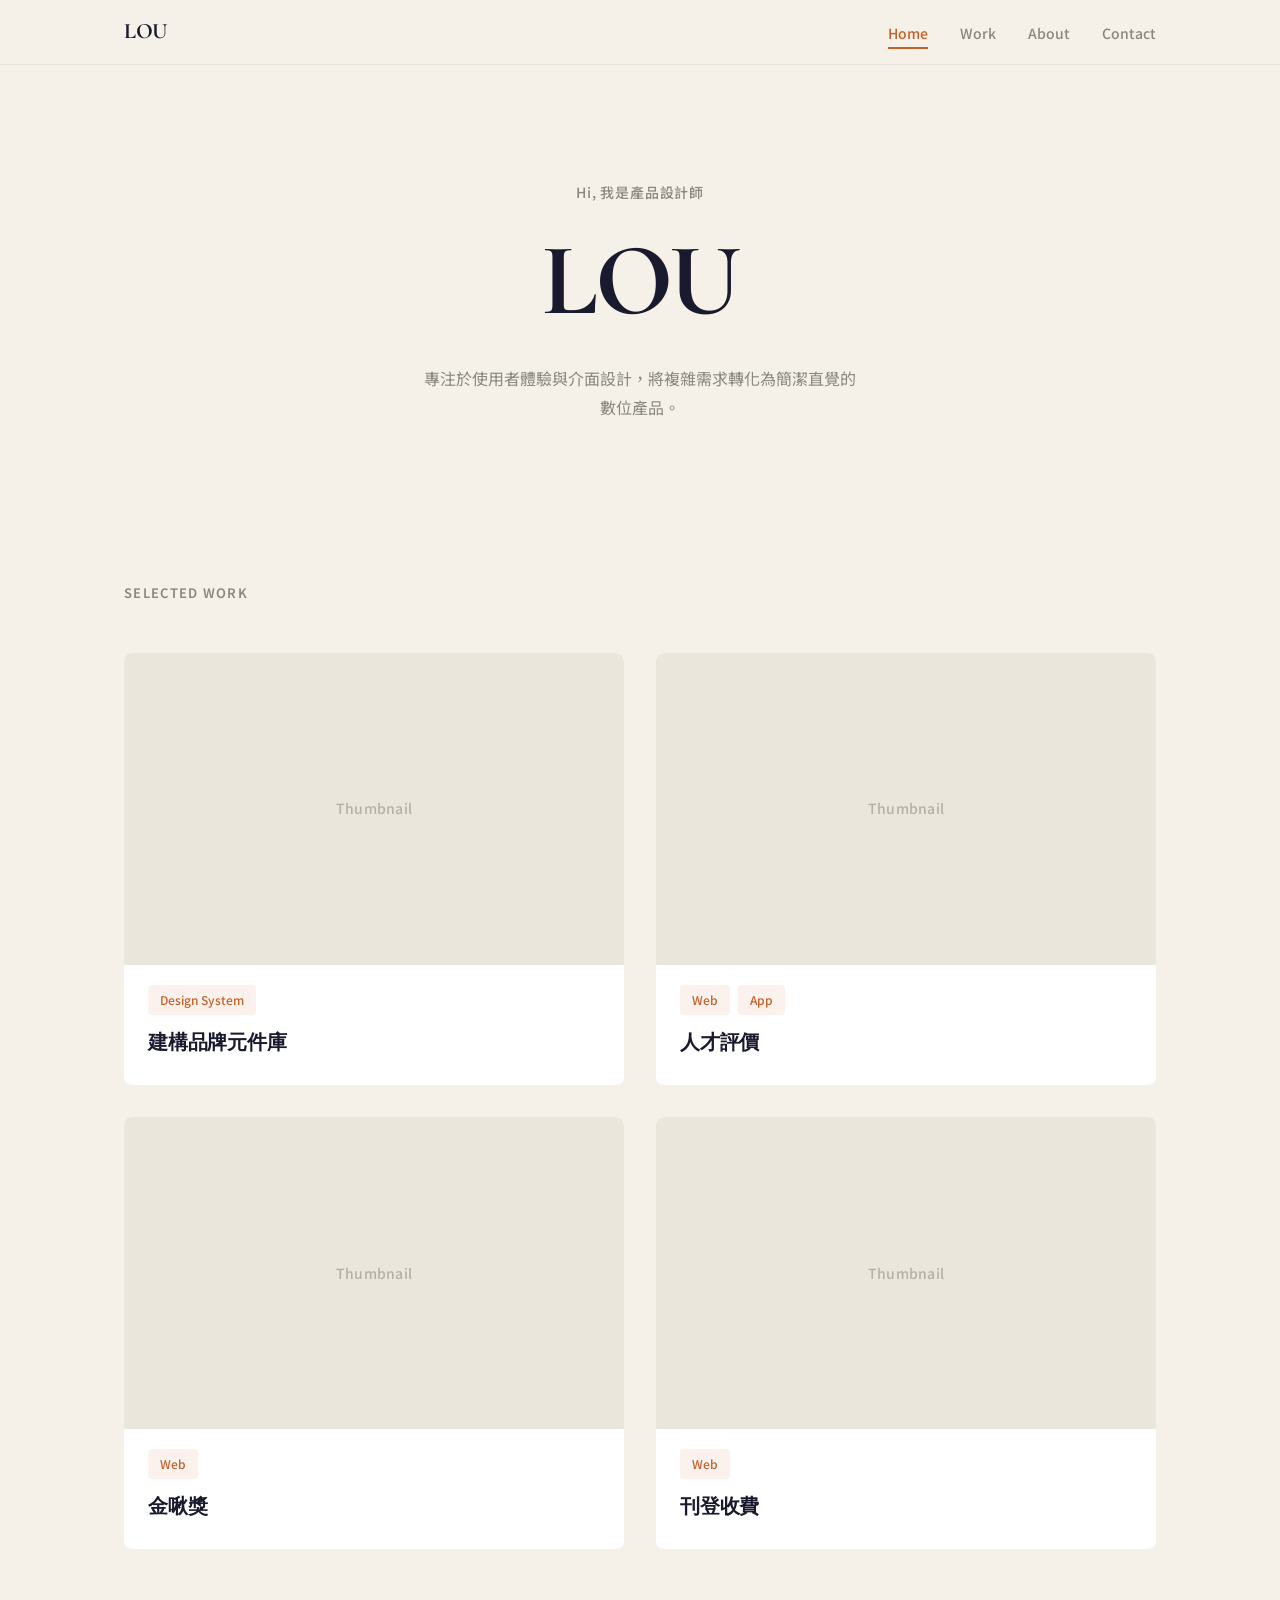
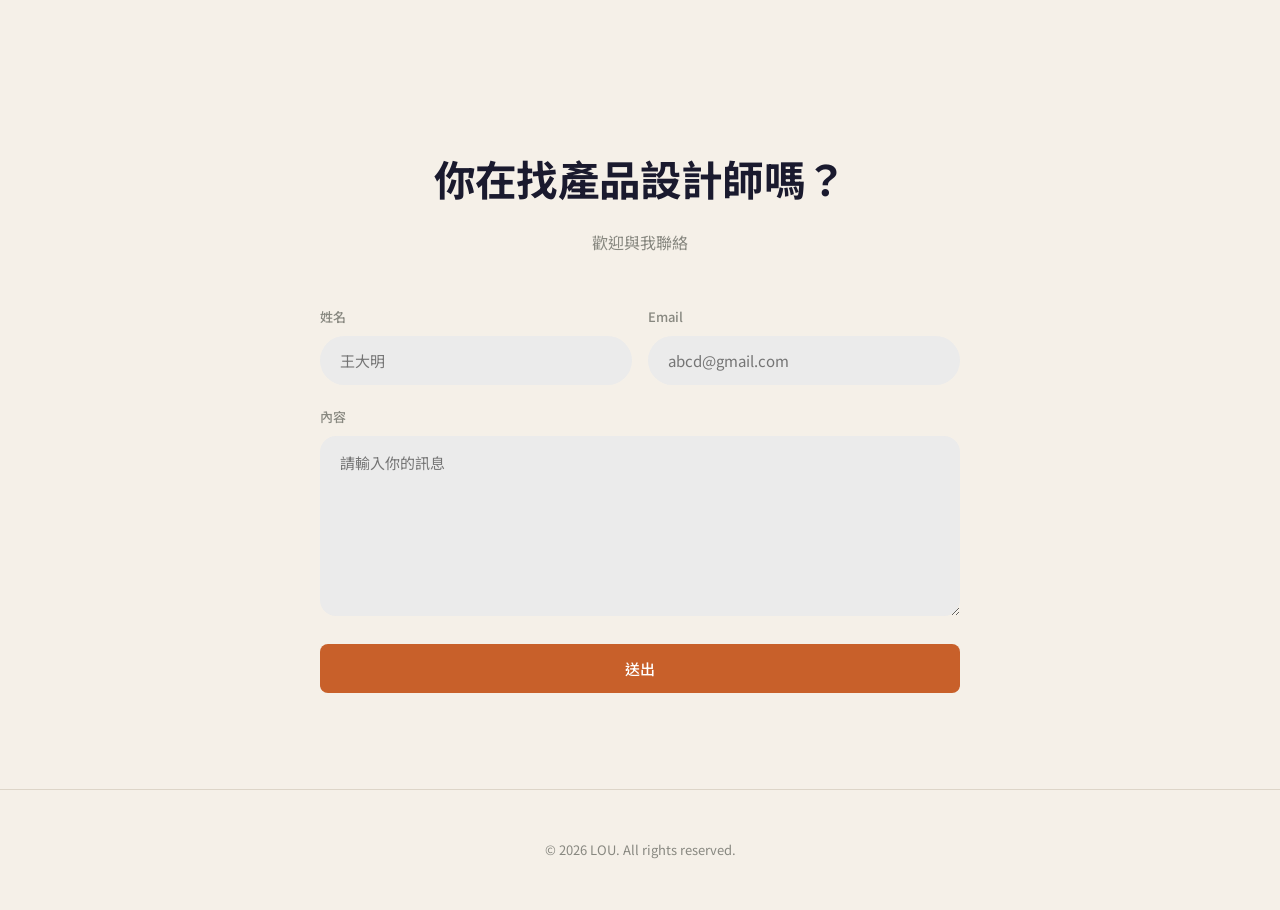
==== commit 3f573422: "Fix: load Cormorant Garamond font (was incorrectly loading Playfair Display)" ====
--- a/index.html
+++ b/index.html
@@ -6,7 +6,7 @@
   <title>LOU — Portfolio</title>
   <link rel="preconnect" href="https://fonts.googleapis.com">
   <link rel="preconnect" href="https://fonts.gstatic.com" crossorigin>
-  <link href="https://fonts.googleapis.com/css2?family=Noto+Sans+TC:wght@400;500;600;700&family=Playfair+Display:wght@400;500;600;700&display=swap" rel="stylesheet">
+  <link href="https://fonts.googleapis.com/css2?family=Cormorant+Garamond:wght@400;500;600;700&family=Noto+Sans+TC:wght@400;500;600;700&display=swap" rel="stylesheet">
   <link rel="stylesheet" href="style.css">
 </head>
 <body>
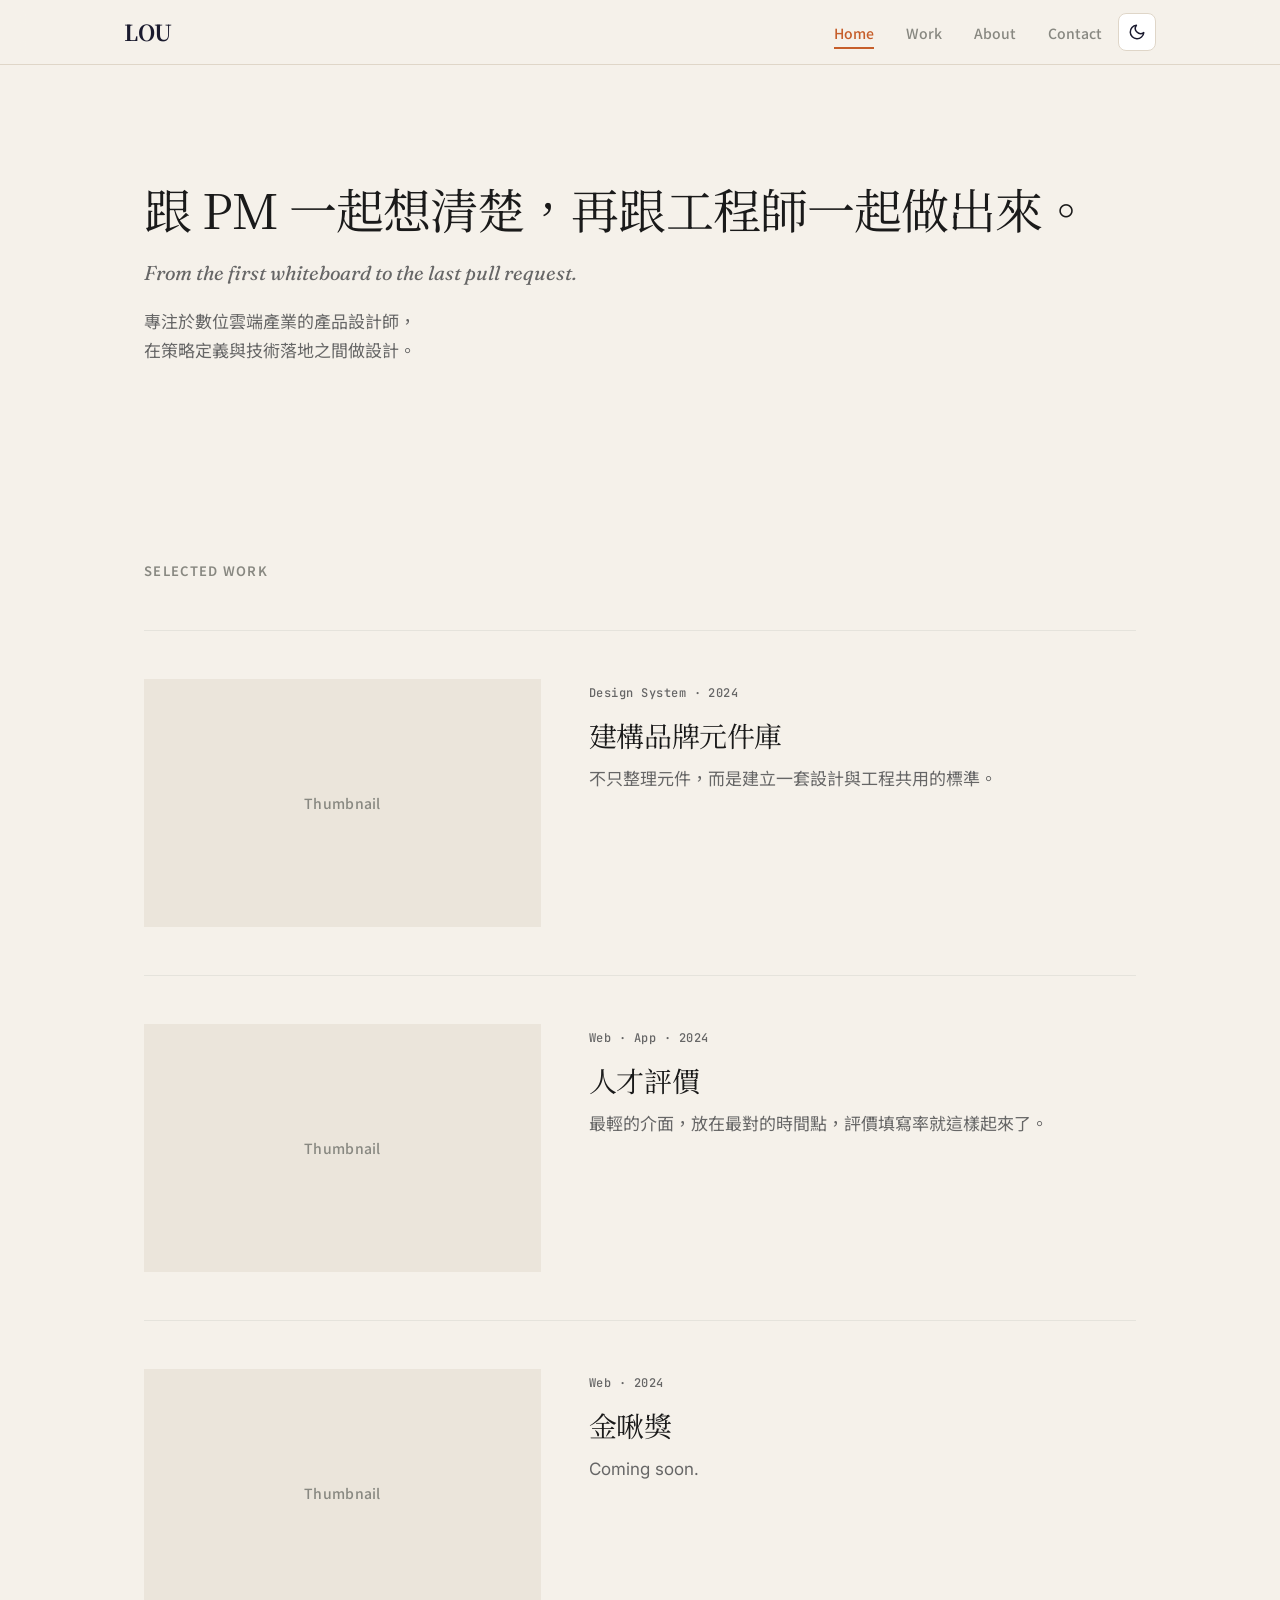
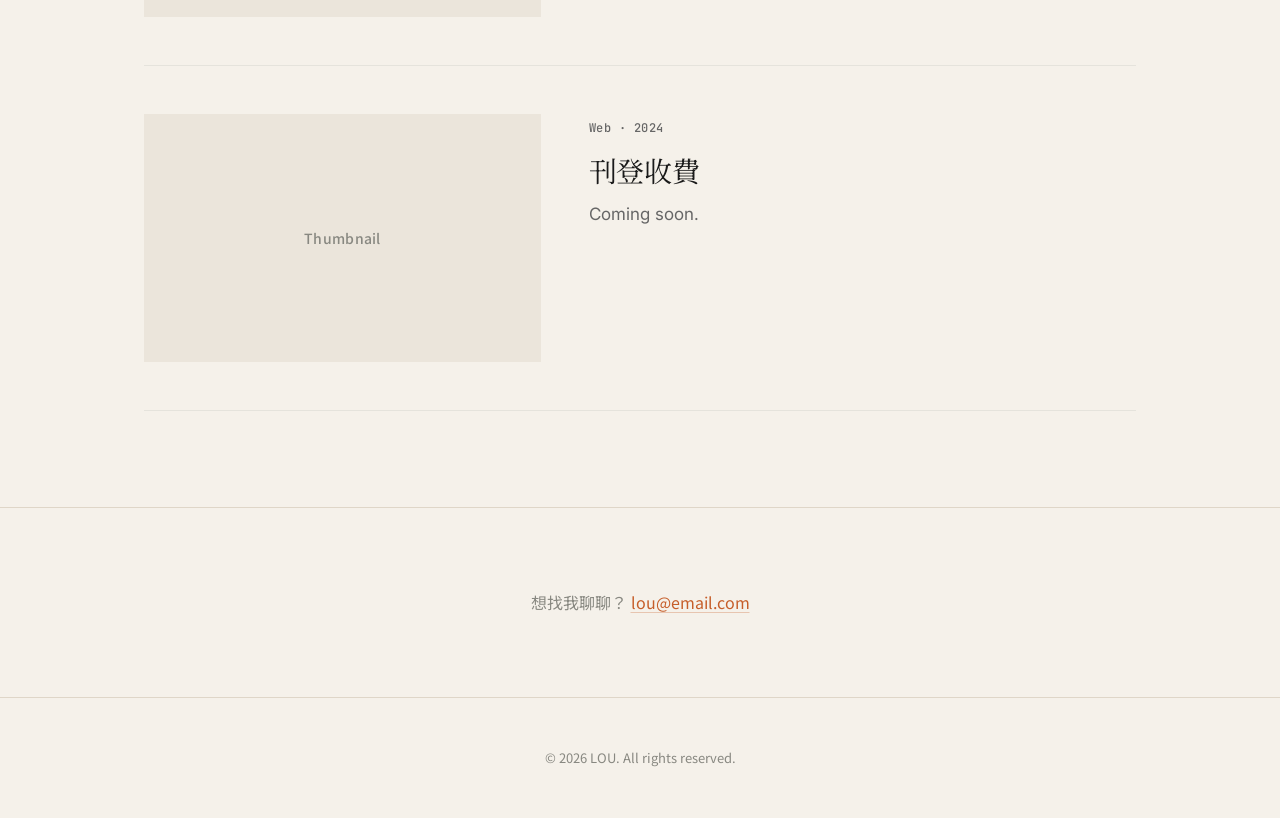
==== commit 0f4b0a56: "Redesign homepage and standardize all project pages - index.html: new editorial hero, work list layo" ====
--- a/index.html
+++ b/index.html
@@ -6,8 +6,178 @@
   <title>LOU — Portfolio</title>
   <link rel="preconnect" href="https://fonts.googleapis.com">
   <link rel="preconnect" href="https://fonts.gstatic.com" crossorigin>
-  <link href="https://fonts.googleapis.com/css2?family=Cormorant+Garamond:wght@400;500;600;700&family=Noto+Sans+TC:wght@400;500;600;700&display=swap" rel="stylesheet">
+  <link href="https://fonts.googleapis.com/css2?family=Fraunces:ital,opsz,wght@0,9..144,300;0,9..144,400;0,9..144,500;1,9..144,400&family=Inter:wght@400;500;600&family=JetBrains+Mono:wght@400;500&family=Noto+Sans+TC:wght@400;500;600;700&family=Noto+Serif+TC:wght@300;400;500;700&display=swap" rel="stylesheet">
   <link rel="stylesheet" href="style.css">
+  <style>
+    /* ── Hero override ── */
+    .hero {
+      padding-top: 180px;
+      padding-bottom: 96px;
+      text-align: left;
+    }
+
+    .hero .container {
+      max-width: 1040px;
+    }
+
+    .hero__headline {
+      font-family: var(--font-serif-tc);
+      font-size: clamp(1.75rem, 4vw, 48px);
+      font-weight: 400;
+      line-height: 1.2;
+      letter-spacing: -0.02em;
+      color: var(--color-text);
+      margin-bottom: 20px;
+    }
+
+    .hero__en {
+      font-family: var(--font-serif);
+      font-size: 20px;
+      font-style: italic;
+      font-weight: 400;
+      line-height: 1.5;
+      color: var(--color-text-muted);
+      margin-bottom: 20px;
+    }
+
+    .hero__bio {
+      font-family: var(--font-sans);
+      font-size: 17px;
+      line-height: 1.75;
+      color: var(--color-text-muted);
+      max-width: 520px;
+    }
+
+    /* ── Work list — editorial ── */
+    .work-section .container {
+      max-width: 1040px;
+    }
+
+    .work-list {
+      border-top: 1px solid var(--color-border);
+    }
+
+    .work-item {
+      display: flex;
+      gap: 48px;
+      align-items: flex-start;
+      padding: 48px 0;
+      border-bottom: 1px solid var(--color-border);
+      text-decoration: none;
+      color: inherit;
+      transition: opacity 0.2s ease;
+    }
+
+    .work-item:hover {
+      opacity: 0.75;
+    }
+
+    .work-item__thumb {
+      width: 40%;
+      flex-shrink: 0;
+      aspect-ratio: 16 / 10;
+      background-color: hsl(var(--muted));
+      display: flex;
+      align-items: center;
+      justify-content: center;
+      overflow: hidden;
+      transition: background-color var(--transition-theme);
+    }
+
+    .work-item__thumb img {
+      width: 100%;
+      height: 100%;
+      object-fit: cover;
+    }
+
+    .work-item__body {
+      flex: 1;
+      min-width: 0;
+      padding-top: 4px;
+    }
+
+    .work-item__tag {
+      display: block;
+      font-family: var(--font-mono);
+      font-size: 12px;
+      font-weight: 500;
+      color: var(--color-text-muted);
+      letter-spacing: 0.04em;
+      margin-bottom: 14px;
+    }
+
+    .work-item__title {
+      font-family: var(--font-serif-tc);
+      font-size: 28px;
+      font-weight: 400;
+      line-height: 1.2;
+      letter-spacing: -0.015em;
+      color: var(--color-text);
+      margin-bottom: 12px;
+    }
+
+    .work-item__summary {
+      font-family: var(--font-sans);
+      font-size: 17px;
+      line-height: 1.7;
+      color: var(--color-text-muted);
+    }
+
+    /* ── Contact — simple ── */
+    .contact-simple {
+      padding: 80px 0;
+      text-align: center;
+      border-top: 1px solid hsl(var(--border));
+    }
+
+    .contact-simple p {
+      font-size: 16px;
+      color: hsl(var(--muted-foreground));
+    }
+
+    .contact-simple a {
+      color: hsl(var(--primary));
+      text-underline-offset: 3px;
+      text-decoration: underline;
+      text-decoration-color: hsl(var(--primary) / 0.3);
+      transition: text-decoration-color 0.2s ease;
+    }
+
+    .contact-simple a:hover {
+      text-decoration-color: hsl(var(--primary));
+    }
+
+    /* ── RWD ── */
+    @media (max-width: 768px) {
+      .hero {
+        padding-top: 140px;
+        padding-bottom: 64px;
+      }
+
+      .work-item {
+        flex-direction: column;
+        gap: 20px;
+        padding: 36px 0;
+      }
+
+      .work-item__thumb {
+        width: 100%;
+      }
+
+      .work-item__title {
+        font-size: 22px;
+      }
+    }
+  </style>
+  <script>
+    (function () {
+      try {
+        var stored = localStorage.getItem('theme');
+        var isDark = stored === 'dark' || (!stored && window.matchMedia('(prefers-color-scheme: dark)').matches);
+        if (isDark) document.documentElement.classList.add('dark');
+      } catch (e) {}
+    })();
+  </script>
 </head>
 <body>
 
@@ -15,11 +185,6 @@
   <nav class="navbar">
     <div class="container">
       <a href="index.html" class="navbar__logo">LOU</a>
-      <button class="navbar__hamburger" aria-label="Toggle menu" onclick="document.querySelector('.navbar__links').classList.toggle('open')">
-        <span></span>
-        <span></span>
-        <span></span>
-      </button>
       <ul class="navbar__links">
         <li><a href="index.html" class="active">Home</a></li>
         <li class="navbar__dropdown">
@@ -34,71 +199,86 @@
         <li><a href="about.html">About</a></li>
         <li><a href="#contact">Contact</a></li>
       </ul>
+      <button class="theme-toggle" data-theme-toggle aria-label="切換主題" aria-pressed="false">
+        <svg class="icon-sun" xmlns="http://www.w3.org/2000/svg" viewBox="0 0 24 24" fill="none" stroke="currentColor" stroke-width="2" stroke-linecap="round" stroke-linejoin="round" aria-hidden="true">
+          <circle cx="12" cy="12" r="4"></circle>
+          <path d="M12 2v2"></path>
+          <path d="M12 20v2"></path>
+          <path d="m4.93 4.93 1.41 1.41"></path>
+          <path d="m17.66 17.66 1.41 1.41"></path>
+          <path d="M2 12h2"></path>
+          <path d="M20 12h2"></path>
+          <path d="m6.34 17.66-1.41 1.41"></path>
+          <path d="m19.07 4.93-1.41 1.41"></path>
+        </svg>
+        <svg class="icon-moon" xmlns="http://www.w3.org/2000/svg" viewBox="0 0 24 24" fill="none" stroke="currentColor" stroke-width="2" stroke-linecap="round" stroke-linejoin="round" aria-hidden="true">
+          <path d="M21 12.79A9 9 0 1 1 11.21 3 7 7 0 0 0 21 12.79z"></path>
+        </svg>
+      </button>
+      <button class="navbar__hamburger" aria-label="Toggle menu">
+        <span></span>
+        <span></span>
+        <span></span>
+      </button>
     </div>
   </nav>
 
   <!-- Hero -->
   <section class="hero">
     <div class="container">
-      <p class="hero__label">Hi, 我是產品設計師</p>
-      <h1 class="hero__title">LOU
-      </h1>
-      <p class="hero__desc">專注於使用者體驗與介面設計，將複雜需求轉化為簡潔直覺的數位產品。</p>
+      <h1 class="hero__headline reveal">跟 PM 一起想清楚，再跟工程師一起做出來。</h1>
+      <p class="hero__en reveal" data-delay="1"><em>From the first whiteboard to the last pull request.</em></p>
+      <p class="hero__bio reveal" data-delay="2">專注於數位雲端產業的產品設計師，<br>在策略定義與技術落地之間做設計。</p>
     </div>
   </section>
 
-  <!-- Projects -->
-  <section class="section">
-    <div class="container">
-      <h2 class="section-title">Selected Work</h2>
-      <div class="projects-grid">
-
-        <a href="works/project-1.html" class="project-card">
-          <div class="project-card__thumb">
+  <!-- Selected Work -->
+  <section class="section work-section" id="work">
+    <div class="container">
+      <p class="section-title reveal">Selected Work</p>
+      <div class="work-list">
+
+        <a href="works/project-1.html" class="work-item reveal">
+          <div class="work-item__thumb">
             <span class="thumb__placeholder">Thumbnail</span>
           </div>
-          <div class="project-card__body">
-            <div class="project-card__tags">
-              <span class="tag">Design System</span>
-            </div>
-            <h3 class="project-card__title">建構品牌元件庫</h3>
+          <div class="work-item__body">
+            <span class="work-item__tag">Design System · 2024</span>
+            <h2 class="work-item__title">建構品牌元件庫</h2>
+            <p class="work-item__summary">不只整理元件，而是建立一套設計與工程共用的標準。</p>
           </div>
         </a>
 
-        <a href="works/project-2.html" class="project-card">
-          <div class="project-card__thumb">
+        <a href="works/project-2.html" class="work-item reveal" data-delay="1">
+          <div class="work-item__thumb">
             <span class="thumb__placeholder">Thumbnail</span>
           </div>
-          <div class="project-card__body">
-            <div class="project-card__tags">
-              <span class="tag">Web</span>
-              <span class="tag">App</span>
-            </div>
-            <h3 class="project-card__title">人才評價</h3>
+          <div class="work-item__body">
+            <span class="work-item__tag">Web · App · 2024</span>
+            <h2 class="work-item__title">人才評價</h2>
+            <p class="work-item__summary">最輕的介面，放在最對的時間點，評價填寫率就這樣起來了。</p>
           </div>
         </a>
 
-        <a href="works/project-3.html" class="project-card">
-          <div class="project-card__thumb">
+        <a href="works/project-3.html" class="work-item reveal" data-delay="2">
+          <div class="work-item__thumb">
             <span class="thumb__placeholder">Thumbnail</span>
           </div>
-          <div class="project-card__body">
-            <div class="project-card__tags">
-              <span class="tag">Web</span>
-            </div>
-            <h3 class="project-card__title">金啾獎</h3>
+          <div class="work-item__body">
+            <span class="work-item__tag">Web · 2024</span>
+            <h2 class="work-item__title">金啾獎</h2>
+            <p class="work-item__summary">Coming soon.</p>
           </div>
         </a>
 
-        <a href="works/project-4.html" class="project-card">
-          <div class="project-card__thumb">
+        <a href="works/project-4.html" class="work-item reveal" data-delay="3">
+          <div class="work-item__thumb">
             <span class="thumb__placeholder">Thumbnail</span>
           </div>
-          <div class="project-card__body">
-            <div class="project-card__tags">
-              <span class="tag">Web</span>
-            </div>
-            <h3 class="project-card__title">刊登收費</h3>
+          <div class="work-item__body">
+            <span class="work-item__tag">Web · 2024</span>
+            <h2 class="work-item__title">刊登收費</h2>
+            <p class="work-item__summary">Coming soon.</p>
           </div>
         </a>
 
@@ -107,29 +287,9 @@
   </section>
 
   <!-- Contact -->
-  <section class="section contact-section" id="contact">
-    <div class="container">
-      <div class="contact-header">
-        <h2>你在找產品設計師嗎？</h2>
-        <p>歡迎與我聯絡</p>
-      </div>
-      <form class="contact-form" action="#" method="post">
-        <div class="contact-form__row">
-          <div class="form-group">
-            <label for="name">姓名</label>
-            <input type="text" id="name" name="name" placeholder="王大明" required>
-          </div>
-          <div class="form-group">
-            <label for="email">Email</label>
-            <input type="email" id="email" name="email" placeholder="abcd@gmail.com" required>
-          </div>
-        </div>
-        <div class="form-group">
-          <label for="message">內容</label>
-          <textarea id="message" name="message" placeholder="請輸入你的訊息" required></textarea>
-        </div>
-        <button type="submit" class="btn btn--full">送出</button>
-      </form>
+  <section class="contact-simple" id="contact">
+    <div class="container">
+      <p class="reveal">想找我聊聊？ <a href="mailto:lou@email.com">lou@email.com</a></p>
     </div>
   </section>
 
@@ -140,5 +300,6 @@
     </div>
   </footer>
 
+  <script src="main.js" defer></script>
 </body>
 </html>
--- a/style.css
+++ b/style.css
@@ -1,3 +1,109 @@
+/* ========== Theme Tokens ========== */
+:root {
+  /* Light theme — warm shadcn */
+  --background: 37 36% 94%;
+  --foreground: 240 28% 14%;
+  --card: 0 0% 100%;
+  --card-foreground: 240 28% 14%;
+  --muted: 40 27% 89%;
+  --muted-foreground: 60 3% 52%;
+  --border: 37 26% 83%;
+  --input: 40 20% 90%;
+  --primary: 20 65% 47%;
+  --primary-foreground: 0 0% 100%;
+  --ring: 20 65% 47%;
+  --radius: 0.5rem;
+  --accent: hsl(20 65% 47% / 0.08);
+  --nav-bg: hsl(37 36% 94% / 0.85);
+  --shadow-sm: 0 1px 2px 0 hsl(240 10% 8% / 0.04);
+  --shadow-md: 0 8px 24px hsl(240 10% 8% / 0.08);
+  --shadow-lg: 0 16px 40px hsl(240 10% 8% / 0.1);
+  --ease-out-expo: cubic-bezier(0.22, 1, 0.36, 1);
+  --transition-theme: 0.3s ease;
+
+  /* ── 2024 Design System ── */
+
+  /* Color System */
+  --color-bg: #FAFAF7;
+  --color-bg-subtle: #F3F2EC;
+  --color-surface: #FFFFFF;
+  --color-text: #1A1A1A;
+  --color-text-muted: #666666;
+  --color-text-subtle: #999999;
+  --color-border: #E5E3DC;
+  --color-border-strong: #1A1A1A;
+  --color-accent: #D97757;
+  --color-accent-hover: #C46647;
+  --color-accent-soft: rgba(217, 119, 87, 0.12);
+
+  /* Font System */
+  --font-serif: 'Fraunces', 'Noto Serif TC', serif;
+  --font-serif-tc: 'Noto Serif TC', 'Fraunces', serif;
+  --font-sans: 'Inter', 'Noto Sans TC', system-ui, sans-serif;
+  --font-mono: 'JetBrains Mono', 'Noto Sans TC', monospace;
+
+  /* Spacing (4px grid) */
+  --space-1: 4px;
+  --space-2: 8px;
+  --space-3: 12px;
+  --space-4: 16px;
+  --space-5: 24px;
+  --space-6: 32px;
+  --space-7: 48px;
+  --space-8: 64px;
+  --space-9: 96px;
+  --space-10: 128px;
+
+  /* Containers */
+  --container-wide: 1200px;
+  --container-default: 1040px;
+  --container-reading: 720px;
+  --container-padding: 24px;
+}
+
+.dark {
+  /* Dark theme — shadcn neutral */
+  --background: 240 10% 8%;
+  --foreground: 37 30% 94%;
+  --card: 240 8% 12%;
+  --card-foreground: 37 30% 94%;
+  --muted: 240 6% 16%;
+  --muted-foreground: 240 5% 65%;
+  --border: 240 6% 20%;
+  --input: 240 6% 16%;
+  --primary: 20 80% 60%;
+  --primary-foreground: 240 10% 8%;
+  --ring: 20 80% 60%;
+  --accent: hsl(20 80% 60% / 0.12);
+  --nav-bg: hsl(240 10% 8% / 0.85);
+  --shadow-sm: 0 1px 2px 0 hsl(0 0% 0% / 0.3);
+  --shadow-md: 0 8px 24px hsl(0 0% 0% / 0.4);
+  --shadow-lg: 0 16px 40px hsl(0 0% 0% / 0.5);
+}
+
+:root.dark {
+  /* 2024 Design System — Dark Mode */
+  --color-bg: #14130F;
+  --color-bg-subtle: #1F1E1A;
+  --color-surface: #222118;
+  --color-text: #EDEBE4;
+  --color-text-muted: #999999;
+  --color-text-subtle: #666666;
+  --color-border: #2E2C26;
+  --color-border-strong: #EDEBE4;
+  --color-accent: #E89379;
+  --color-accent-hover: #F0A388;
+  --color-accent-soft: rgba(232, 147, 121, 0.15);
+}
+
+html {
+  color-scheme: light dark;
+}
+
+html.dark {
+  color-scheme: dark;
+}
+
 /* ========== Reset & Base ========== */
 *,
 *::before,
@@ -13,11 +119,12 @@
 
 body {
   font-family: "Noto Sans TC", sans-serif;
-  background-color: #f5f0e8;
-  color: #1a1a2e;
+  background-color: hsl(var(--background));
+  color: hsl(var(--foreground));
   line-height: 1.8;
   font-size: 16px;
   -webkit-font-smoothing: antialiased;
+  transition: background-color var(--transition-theme), color var(--transition-theme);
 }
 
 a {
@@ -34,18 +141,17 @@
   list-style: none;
 }
 
-/* Focus-visible for keyboard accessibility */
 a:focus-visible,
 button:focus-visible,
 input:focus-visible,
 textarea:focus-visible {
-  outline: 2px solid #c8602a;
+  outline: 2px solid hsl(var(--ring));
   outline-offset: 2px;
 }
 
 /* ========== Typography ========== */
 .serif {
-  font-family: "Cormorant Garamond", serif;
+  font-family: "Noto Serif TC", serif;
 }
 
 /* ========== Layout ========== */
@@ -66,10 +172,11 @@
   left: 0;
   right: 0;
   z-index: 100;
-  background-color: rgba(245, 240, 232, 0.92);
+  background-color: var(--nav-bg);
   backdrop-filter: blur(12px);
   -webkit-backdrop-filter: blur(12px);
-  border-bottom: 1px solid rgba(0, 0, 0, 0.06);
+  border-bottom: 1px solid hsl(var(--border));
+  transition: background-color var(--transition-theme), border-color var(--transition-theme);
 }
 
 .navbar .container {
@@ -77,10 +184,11 @@
   justify-content: space-between;
   align-items: center;
   height: 64px;
+  gap: 16px;
 }
 
 .navbar__logo {
-  font-family: "Cormorant Garamond", serif;
+  font-family: "Noto Serif TC", serif;
   font-size: 22px;
   font-weight: 700;
   letter-spacing: -0.02em;
@@ -88,19 +196,20 @@
 }
 
 .navbar__logo:hover {
-  color: #c8602a;
+  color: hsl(var(--primary));
 }
 
 .navbar__links {
   display: flex;
   gap: 32px;
   align-items: center;
+  margin-left: auto;
 }
 
 .navbar__links > li > a {
   font-size: 14px;
   font-weight: 500;
-  color: #888880;
+  color: hsl(var(--muted-foreground));
   transition: color 0.2s ease;
   padding: 4px 0;
   position: relative;
@@ -113,13 +222,13 @@
   left: 0;
   width: 0;
   height: 1.5px;
-  background-color: #c8602a;
-  transition: width 0.2s ease;
+  background-color: hsl(var(--primary));
+  transition: width 0.25s ease;
 }
 
 .navbar__links > li > a:hover,
 .navbar__links > li > a.active {
-  color: #c8602a;
+  color: hsl(var(--primary));
 }
 
 .navbar__links > li > a:hover::after,
@@ -141,13 +250,15 @@
   left: 50%;
   transform: translateX(-50%) translateY(4px);
   min-width: 180px;
-  background-color: #fff;
-  border-radius: 8px;
-  box-shadow: 0 8px 24px rgba(0, 0, 0, 0.08);
-  padding: 8px 0;
+  background-color: hsl(var(--card));
+  border: 1px solid hsl(var(--border));
+  border-radius: var(--radius);
+  box-shadow: var(--shadow-md);
+  padding: 6px;
   opacity: 0;
   visibility: hidden;
-  transition: opacity 0.2s ease, visibility 0.2s ease, transform 0.2s ease;
+  transition: opacity 0.2s ease, visibility 0.2s ease, transform 0.2s ease,
+              background-color var(--transition-theme), border-color var(--transition-theme);
   margin-top: 12px;
 }
 
@@ -168,10 +279,11 @@
 
 .navbar__dropdown-menu li a {
   display: block;
-  padding: 10px 20px;
+  padding: 8px 14px;
   font-size: 14px;
   font-weight: 400;
-  color: #1a1a2e;
+  color: hsl(var(--card-foreground));
+  border-radius: calc(var(--radius) - 2px);
   transition: background-color 0.2s ease, color 0.2s ease;
 }
 
@@ -180,8 +292,8 @@
 }
 
 .navbar__dropdown-menu li a:hover {
-  background-color: rgba(200, 96, 42, 0.06);
-  color: #c8602a;
+  background-color: var(--accent);
+  color: hsl(var(--primary));
 }
 
 .navbar__hamburger {
@@ -202,9 +314,62 @@
   display: block;
   width: 20px;
   height: 2px;
-  background-color: #1a1a2e;
+  background-color: hsl(var(--foreground));
   border-radius: 1px;
-  transition: transform 0.3s, opacity 0.3s;
+  transition: transform 0.3s, opacity 0.3s, background-color 0.3s;
+}
+
+/* ========== Theme Toggle ========== */
+.theme-toggle {
+  display: inline-flex;
+  align-items: center;
+  justify-content: center;
+  width: 38px;
+  height: 38px;
+  border-radius: var(--radius);
+  border: 1px solid hsl(var(--border));
+  background-color: hsl(var(--card));
+  color: hsl(var(--foreground));
+  cursor: pointer;
+  transition: background-color 0.2s ease, border-color 0.2s ease,
+              color 0.2s ease, transform 0.2s ease;
+  padding: 0;
+}
+
+.theme-toggle:hover {
+  background-color: var(--accent);
+  border-color: hsl(var(--primary));
+  color: hsl(var(--primary));
+}
+
+.theme-toggle:active {
+  transform: scale(0.95);
+}
+
+.theme-toggle svg {
+  width: 18px;
+  height: 18px;
+  transition: transform 0.4s var(--ease-out-expo);
+}
+
+.theme-toggle .icon-sun {
+  display: none;
+}
+
+.theme-toggle .icon-moon {
+  display: block;
+}
+
+html.dark .theme-toggle .icon-sun {
+  display: block;
+}
+
+html.dark .theme-toggle .icon-moon {
+  display: none;
+}
+
+.theme-toggle:hover svg {
+  transform: rotate(20deg);
 }
 
 /* ========== Hero ========== */
@@ -217,24 +382,24 @@
 .hero__label {
   font-size: 14px;
   font-weight: 500;
-  color: #888880;
+  color: hsl(var(--muted-foreground));
   letter-spacing: 0.06em;
   margin-bottom: 20px;
 }
 
 .hero__title {
-  font-family: "Cormorant Garamond", serif;
+  font-family: "Noto Serif TC", serif;
   font-size: clamp(3.5rem, 8vw, 7rem);
   font-weight: 700;
   line-height: 1.08;
   letter-spacing: -0.03em;
-  color: #1a1a2e;
+  color: hsl(var(--foreground));
   margin-bottom: 28px;
 }
 
 .hero__desc {
   font-size: 16px;
-  color: #888880;
+  color: hsl(var(--muted-foreground));
   max-width: 440px;
   margin: 0 auto;
   line-height: 1.8;
@@ -246,7 +411,7 @@
   font-weight: 600;
   text-transform: uppercase;
   letter-spacing: 0.1em;
-  color: #888880;
+  color: hsl(var(--muted-foreground));
   margin-bottom: 48px;
 }
 
@@ -259,36 +424,42 @@
 
 .project-card {
   display: block;
-  background-color: #fff;
-  border-radius: 8px;
+  background-color: hsl(var(--card));
+  border: 1px solid hsl(var(--border));
+  border-radius: var(--radius);
   overflow: hidden;
-  transition: transform 0.25s ease, box-shadow 0.25s ease;
+  transition: transform 0.3s var(--ease-out-expo),
+              box-shadow 0.3s ease,
+              border-color var(--transition-theme),
+              background-color var(--transition-theme);
 }
 
 .project-card:hover {
   transform: translateY(-6px);
-  box-shadow: 0 16px 40px rgba(0, 0, 0, 0.08);
+  box-shadow: var(--shadow-lg);
+  border-color: hsl(var(--primary) / 0.4);
 }
 
 .project-card__thumb {
   width: 100%;
   aspect-ratio: 16 / 10;
-  background-color: #ebe6dc;
+  background-color: hsl(var(--muted));
   overflow: hidden;
   display: flex;
   align-items: center;
   justify-content: center;
+  transition: background-color var(--transition-theme);
 }
 
 .project-card__thumb img {
   width: 100%;
   height: 100%;
   object-fit: cover;
-  transition: transform 0.25s ease;
+  transition: transform 0.4s var(--ease-out-expo);
 }
 
 .project-card:hover .project-card__thumb img {
-  transform: scale(1.03);
+  transform: scale(1.04);
 }
 
 .project-card__body {
@@ -305,17 +476,24 @@
 .tag {
   font-size: 12px;
   font-weight: 500;
-  color: #c8602a;
-  background-color: rgba(200, 96, 42, 0.08);
+  color: hsl(var(--primary));
+  background-color: var(--accent);
   padding: 4px 12px;
-  border-radius: 4px;
+  border-radius: calc(var(--radius) - 2px);
+  transition: background-color var(--transition-theme), color var(--transition-theme);
 }
 
 .project-card__title {
-  font-family: "Cormorant Garamond", serif;
+  font-family: "Noto Serif TC", serif;
   font-size: 20px;
   font-weight: 600;
   letter-spacing: -0.01em;
+  color: hsl(var(--card-foreground));
+  transition: color 0.2s ease;
+}
+
+.project-card:hover .project-card__title {
+  color: hsl(var(--primary));
 }
 
 /* ========== Placeholder ========== */
@@ -323,7 +501,7 @@
 .image-block__placeholder {
   font-size: 14px;
   font-weight: 500;
-  color: #b5b0a6;
+  color: hsl(var(--muted-foreground));
   letter-spacing: 0.02em;
 }
 
@@ -340,13 +518,13 @@
   font-size: clamp(1.8rem, 4vw, 2.6rem);
   font-weight: 700;
   letter-spacing: -0.02em;
-  color: #1a1a2e;
+  color: hsl(var(--foreground));
   margin-bottom: 12px;
 }
 
 .contact-header p {
   font-size: 16px;
-  color: #888880;
+  color: hsl(var(--muted-foreground));
 }
 
 /* ========== Contact Form ========== */
@@ -371,7 +549,7 @@
   font-size: 13px;
   font-weight: 500;
   margin-bottom: 8px;
-  color: #888880;
+  color: hsl(var(--muted-foreground));
 }
 
 .form-group input {
@@ -379,12 +557,12 @@
   padding: 14px 20px;
   font-family: "Noto Sans TC", sans-serif;
   font-size: 15px;
-  color: #1a1a2e;
-  background-color: #ebebeb;
-  border: none;
-  border-radius: 50px;
+  color: hsl(var(--foreground));
+  background-color: hsl(var(--input));
+  border: 1px solid hsl(var(--border));
+  border-radius: calc(var(--radius) + 4px);
   outline: none;
-  transition: box-shadow 0.2s ease;
+  transition: background-color var(--transition-theme), border-color 0.2s ease, box-shadow 0.2s ease;
 }
 
 .form-group textarea {
@@ -392,19 +570,20 @@
   padding: 16px 20px;
   font-family: "Noto Sans TC", sans-serif;
   font-size: 15px;
-  color: #1a1a2e;
-  background-color: #ebebeb;
-  border: none;
-  border-radius: 16px;
+  color: hsl(var(--foreground));
+  background-color: hsl(var(--input));
+  border: 1px solid hsl(var(--border));
+  border-radius: var(--radius);
   outline: none;
   resize: vertical;
   min-height: 180px;
-  transition: box-shadow 0.2s ease;
+  transition: background-color var(--transition-theme), border-color 0.2s ease, box-shadow 0.2s ease;
 }
 
 .form-group input:focus,
 .form-group textarea:focus {
-  box-shadow: 0 0 0 3px rgba(200, 96, 42, 0.15);
+  border-color: hsl(var(--primary));
+  box-shadow: 0 0 0 3px hsl(var(--primary) / 0.15);
 }
 
 .btn--full {
@@ -418,18 +597,19 @@
   font-family: "Noto Sans TC", sans-serif;
   font-size: 15px;
   font-weight: 500;
-  color: #fff;
-  background-color: #c8602a;
+  color: hsl(var(--primary-foreground));
+  background-color: hsl(var(--primary));
   border: none;
-  border-radius: 8px;
+  border-radius: var(--radius);
   cursor: pointer;
-  transition: transform 0.2s ease, box-shadow 0.2s ease;
+  transition: transform 0.2s ease, box-shadow 0.2s ease, background-color 0.2s ease;
   min-height: 48px;
 }
 
 .btn:hover {
   transform: translateY(-1px);
-  box-shadow: 0 4px 12px rgba(200, 96, 42, 0.25);
+  box-shadow: 0 4px 14px hsl(var(--primary) / 0.3);
+  background-color: hsl(var(--primary) / 0.92);
 }
 
 .btn:active {
@@ -445,16 +625,17 @@
 }
 
 .about-hero h1 {
-  font-family: "Cormorant Garamond", serif;
+  font-family: "Noto Serif TC", serif;
   font-size: clamp(2.5rem, 6vw, 4.5rem);
   font-weight: 700;
   letter-spacing: -0.03em;
   margin-bottom: 20px;
+  color: hsl(var(--foreground));
 }
 
 .about-hero p {
   font-size: 16px;
-  color: #888880;
+  color: hsl(var(--muted-foreground));
   max-width: 520px;
   margin: 0 auto;
   line-height: 1.8;
@@ -463,8 +644,9 @@
 .timeline {
   position: relative;
   padding-left: 28px;
-  border-left: 2px solid #ddd5c8;
+  border-left: 2px solid hsl(var(--border));
   max-width: 640px;
+  transition: border-color var(--transition-theme);
 }
 
 .timeline-item {
@@ -483,32 +665,38 @@
   top: 6px;
   width: 10px;
   height: 10px;
-  background-color: #c8602a;
+  background-color: hsl(var(--primary));
   border-radius: 50%;
+  transition: background-color var(--transition-theme), transform 0.2s ease;
+}
+
+.timeline-item:hover::before {
+  transform: scale(1.25);
 }
 
 .timeline-item__date {
   font-size: 13px;
-  color: #888880;
+  color: hsl(var(--muted-foreground));
   margin-bottom: 4px;
 }
 
 .timeline-item__role {
-  font-family: "Cormorant Garamond", serif;
+  font-family: "Noto Serif TC", serif;
   font-size: 20px;
   font-weight: 600;
   margin-bottom: 4px;
+  color: hsl(var(--foreground));
 }
 
 .timeline-item__company {
   font-size: 14px;
-  color: #888880;
+  color: hsl(var(--muted-foreground));
   margin-bottom: 10px;
 }
 
 .timeline-item__desc {
   font-size: 15px;
-  color: #555;
+  color: hsl(var(--foreground) / 0.75);
   line-height: 1.8;
 }
 
@@ -528,16 +716,17 @@
 }
 
 .project-hero h1 {
-  font-family: "Cormorant Garamond", serif;
+  font-family: "Noto Serif TC", serif;
   font-size: clamp(2.2rem, 5vw, 3.5rem);
   font-weight: 700;
   letter-spacing: -0.02em;
   margin-bottom: 16px;
+  color: hsl(var(--foreground));
 }
 
 .project-hero p {
   font-size: 16px;
-  color: #888880;
+  color: hsl(var(--muted-foreground));
   max-width: 560px;
   margin: 0 auto;
   line-height: 1.8;
@@ -548,7 +737,7 @@
 }
 
 .project-content h2 {
-  font-family: "Cormorant Garamond", serif;
+  font-family: "Noto Serif TC", serif;
   font-size: 28px;
   font-weight: 600;
   margin-top: 64px;
@@ -557,11 +746,12 @@
   margin-left: auto;
   margin-right: auto;
   text-align: left;
+  color: hsl(var(--foreground));
 }
 
 .project-content p {
   font-size: 16px;
-  color: #444;
+  color: hsl(var(--foreground) / 0.78);
   max-width: 640px;
   margin: 0 auto 24px;
   text-align: left;
@@ -571,13 +761,15 @@
 .project-content .image-block {
   width: 100%;
   aspect-ratio: 16 / 9;
-  background-color: #ebe6dc;
-  border-radius: 8px;
+  background-color: hsl(var(--muted));
+  border: 1px solid hsl(var(--border));
+  border-radius: var(--radius);
   margin: 40px 0;
   overflow: hidden;
   display: flex;
   align-items: center;
   justify-content: center;
+  transition: background-color var(--transition-theme), border-color var(--transition-theme);
 }
 
 .project-content .image-block img {
@@ -588,7 +780,7 @@
 
 /* -- Project Content: Extended -- */
 .project-content h3 {
-  font-family: "Cormorant Garamond", serif;
+  font-family: "Noto Serif TC", serif;
   font-size: 22px;
   font-weight: 600;
   margin-top: 48px;
@@ -597,12 +789,13 @@
   margin-left: auto;
   margin-right: auto;
   text-align: left;
+  color: hsl(var(--foreground));
 }
 
 .project-content ul,
 .project-content ol {
   font-size: 16px;
-  color: #444;
+  color: hsl(var(--foreground) / 0.78);
   max-width: 640px;
   margin: 0 auto 24px;
   padding-left: 24px;
@@ -623,15 +816,16 @@
 }
 
 .project-content strong {
-  color: #1a1a2e;
+  color: hsl(var(--foreground));
   font-weight: 600;
 }
 
 .project-content hr {
   border: none;
-  border-top: 1px solid #ddd5c8;
+  border-top: 1px solid hsl(var(--border));
   margin: 56px auto;
   max-width: 200px;
+  transition: border-color var(--transition-theme);
 }
 
 /* Stakeholder Cards */
@@ -643,18 +837,28 @@
 }
 
 .stakeholder-card {
-  background-color: #fff;
-  border-radius: 8px;
+  background-color: hsl(var(--card));
+  border: 1px solid hsl(var(--border));
+  border-radius: var(--radius);
   padding: 32px 24px;
   text-align: center;
+  transition: background-color var(--transition-theme), border-color var(--transition-theme),
+              transform 0.3s var(--ease-out-expo),
+              box-shadow 0.3s ease;
+}
+
+.stakeholder-card:hover {
+  transform: translateY(-4px);
+  border-color: hsl(var(--primary) / 0.4);
+  box-shadow: var(--shadow-md);
 }
 
 .stakeholder-card__icon {
   width: 56px;
   height: 56px;
   border-radius: 50%;
-  background-color: rgba(200, 96, 42, 0.08);
-  color: #c8602a;
+  background-color: var(--accent);
+  color: hsl(var(--primary));
   display: flex;
   align-items: center;
   justify-content: center;
@@ -662,17 +866,23 @@
   font-size: 13px;
   font-weight: 700;
   letter-spacing: 0.02em;
+  transition: background-color var(--transition-theme), transform 0.3s ease;
+}
+
+.stakeholder-card:hover .stakeholder-card__icon {
+  transform: scale(1.08);
 }
 
 .stakeholder-card__role {
   font-weight: 600;
   font-size: 15px;
   margin-bottom: 8px;
+  color: hsl(var(--card-foreground));
 }
 
 .stakeholder-card__quote {
   font-size: 14px;
-  color: #888880;
+  color: hsl(var(--muted-foreground));
   line-height: 1.7;
   max-width: none;
   margin: 0;
@@ -680,10 +890,12 @@
 
 /* Challenge Block */
 .challenge-block {
-  background-color: #fff;
-  border-radius: 8px;
+  background-color: hsl(var(--card));
+  border: 1px solid hsl(var(--border));
+  border-radius: var(--radius);
   padding: 28px 32px;
   margin-bottom: 16px;
+  transition: background-color var(--transition-theme), border-color var(--transition-theme);
 }
 
 .challenge-block__label {
@@ -691,14 +903,14 @@
   font-weight: 600;
   text-transform: uppercase;
   letter-spacing: 0.06em;
-  color: #c8602a;
+  color: hsl(var(--primary));
   margin-bottom: 8px;
 }
 
 .challenge-block__title {
   font-size: 16px;
   font-weight: 600;
-  color: #1a1a2e;
+  color: hsl(var(--card-foreground));
   margin-bottom: 8px;
   max-width: none;
   text-align: left;
@@ -706,7 +918,7 @@
 
 .challenge-block__desc {
   font-size: 15px;
-  color: #888880;
+  color: hsl(var(--muted-foreground));
   max-width: none;
   margin: 0;
   text-align: left;
@@ -726,24 +938,34 @@
 }
 
 .result-stat {
-  background-color: #fff;
-  border-radius: 8px;
+  background-color: hsl(var(--card));
+  border: 1px solid hsl(var(--border));
+  border-radius: var(--radius);
   padding: 32px 24px;
   text-align: center;
+  transition: background-color var(--transition-theme), border-color var(--transition-theme),
+              transform 0.3s var(--ease-out-expo),
+              box-shadow 0.3s ease;
+}
+
+.result-stat:hover {
+  transform: translateY(-4px);
+  border-color: hsl(var(--primary) / 0.4);
+  box-shadow: var(--shadow-md);
 }
 
 .result-stat__number {
-  font-family: "Cormorant Garamond", serif;
+  font-family: "Noto Serif TC", serif;
   font-size: 44px;
   font-weight: 700;
-  color: #c8602a;
+  color: hsl(var(--primary));
   line-height: 1.2;
   margin-bottom: 10px;
 }
 
 .result-stat__text {
   font-size: 14px;
-  color: #888880;
+  color: hsl(var(--muted-foreground));
   line-height: 1.6;
   max-width: none;
   margin: 0;
@@ -759,27 +981,77 @@
 .process-step {
   flex: 1;
   min-width: 0;
-  background-color: #fff;
-  border-radius: 8px;
+  background-color: hsl(var(--card));
+  border: 1px solid hsl(var(--border));
+  border-radius: var(--radius);
   padding: 24px 20px;
   text-align: center;
+  transition: background-color var(--transition-theme), border-color var(--transition-theme),
+              transform 0.3s var(--ease-out-expo);
+}
+
+.process-step:hover {
+  transform: translateY(-3px);
+  border-color: hsl(var(--primary) / 0.4);
 }
 
 .process-step__num {
-  font-family: "Cormorant Garamond", serif;
+  font-family: "Noto Serif TC", serif;
   font-size: 32px;
   font-weight: 700;
-  color: #c8602a;
+  color: hsl(var(--primary));
   line-height: 1;
   margin-bottom: 12px;
 }
 
 .process-step__text {
   font-size: 14px;
-  color: #444;
+  color: hsl(var(--foreground) / 0.78);
   line-height: 1.7;
   max-width: none;
   margin: 0;
+}
+
+/* TOC Sidebar */
+.toc {
+  position: fixed;
+  top: 88px;
+  left: 24px;
+  width: 148px;
+  z-index: 10;
+}
+
+.toc__list {
+  padding: 0;
+  list-style: none;
+}
+
+.toc__list li {
+  margin-bottom: 2px;
+}
+
+.toc__list a {
+  display: block;
+  font-size: 13px;
+  color: hsl(var(--muted-foreground));
+  padding: 6px 0 6px 12px;
+  border-left: 2px solid transparent;
+  transition: color 0.2s ease, border-color 0.2s ease;
+  line-height: 1.4;
+}
+
+.toc__list a:hover {
+  color: hsl(var(--foreground));
+}
+
+.toc__list a.is-active {
+  color: hsl(var(--foreground));
+  border-left-color: hsl(var(--primary));
+  font-weight: 500;
+}
+
+.project-content h2[id] {
+  scroll-margin-top: 88px;
 }
 
 /* Project Nav */
@@ -788,39 +1060,603 @@
   justify-content: space-between;
   align-items: center;
   padding: 40px 0 80px;
-  border-top: 1px solid #ddd5c8;
+  border-top: 1px solid hsl(var(--border));
   margin-top: 64px;
+  transition: border-color var(--transition-theme);
 }
 
 .project-nav a {
   font-size: 14px;
   font-weight: 500;
-  color: #888880;
+  color: hsl(var(--muted-foreground));
   transition: color 0.2s ease, transform 0.2s ease;
-  display: inline-block;
+  display: inline-flex;
+  align-items: center;
   padding: 8px 0;
   min-height: 44px;
-  display: flex;
-  align-items: center;
 }
 
 .project-nav a:hover {
-  color: #c8602a;
+  color: hsl(var(--primary));
+  transform: translateX(2px);
+}
+
+.project-nav a:first-child:hover {
+  transform: translateX(-2px);
 }
 
 /* ========== Footer ========== */
 .footer {
   padding: 48px 0;
-  border-top: 1px solid #ddd5c8;
+  border-top: 1px solid hsl(var(--border));
   text-align: center;
+  transition: border-color var(--transition-theme);
 }
 
 .footer p {
   font-size: 13px;
-  color: #888880;
+  color: hsl(var(--muted-foreground));
+}
+
+/* ========== Project Page 2024 Redesign ========== */
+
+/* Body override for project pages */
+body.project-page {
+  background: var(--color-bg);
+  color: var(--color-text);
+  font-family: var(--font-sans);
+}
+
+/* ---- Divider ---- */
+.divider {
+  border: none;
+  border-top: 1px solid var(--color-border);
+  margin: 0;
+}
+
+.divider--dashed {
+  border-top-style: dashed;
+}
+
+/* ---- Navbar override for project page ---- */
+body.project-page .navbar {
+  background-color: rgba(250, 250, 247, 0.85);
+  border-bottom: none;
+  box-shadow: 0 1px 0 var(--color-border);
+}
+
+:root.dark body.project-page .navbar {
+  background-color: rgba(20, 19, 15, 0.85);
+  box-shadow: 0 1px 0 var(--color-border);
+}
+
+/* ---- Project Hero ---- */
+body.project-page .project-hero {
+  padding: calc(64px + var(--space-9)) 0 var(--space-8);
+  background: var(--color-bg);
+  text-align: left;
+}
+
+.project-hero__inner {
+  max-width: 720px;
+  margin: 0 auto;
+  padding: 0 var(--container-padding);
+}
+
+/* Override old .project-hero p centering rule */
+body.project-page .project-hero p {
+  margin-left: 0;
+  margin-bottom: var(--space-3);
+  max-width: none;
+  text-align: left;
+}
+
+.project-hero__meta {
+  display: flex;
+  gap: var(--space-2);
+  flex-wrap: wrap;
+  margin-bottom: var(--space-5);
+}
+
+.project-hero__meta .tag {
+  font: 500 13px/1.4 var(--font-mono);
+  letter-spacing: 0.02em;
+  color: var(--color-text-muted);
+  background: transparent;
+  border: 1px solid var(--color-border);
+  border-radius: 999px;
+  padding: 4px 10px;
+}
+
+.project-hero__title {
+  font: 400 48px/1.1 var(--font-serif-tc);
+  letter-spacing: -0.025em;
+  color: var(--color-text);
+  margin-bottom: var(--space-4);
+}
+
+.project-hero__subtitle {
+  font-family: var(--font-serif);
+  font-size: 20px;
+  font-style: italic;
+  font-weight: 400;
+  line-height: 1.5;
+  letter-spacing: -0.005em;
+  color: var(--color-text-muted);
+  margin-bottom: var(--space-5);
+}
+
+.project-hero__lead {
+  font: 400 20px/1.5 var(--font-sans);
+  letter-spacing: -0.005em;
+  color: var(--color-text);
+  max-width: none;
+  margin: 0 0 var(--space-7);
+}
+
+.project-hero__details {
+  display: grid;
+  grid-template-columns: repeat(4, 1fr);
+  gap: var(--space-5);
+  max-width: none;
+  padding-top: var(--space-5);
+  border-top: 1px solid var(--color-border);
+  margin-top: var(--space-4);
+}
+
+.project-hero__details dt {
+  font: 500 13px/1.5 var(--font-mono);
+  letter-spacing: 0.03em;
+  color: var(--color-text-muted);
+  text-transform: uppercase;
+  margin-bottom: 4px;
+}
+
+.project-hero__details dd {
+  font: 400 15px/1.5 var(--font-sans);
+  color: var(--color-text);
+  margin: 0;
+}
+
+/* ---- TOC (override) ---- */
+body.project-page .toc {
+  display: none;
+  position: fixed;
+  top: 50%;
+  left: 48px;
+  transform: translateY(-50%);
+  width: 160px;
+  z-index: 10;
+}
+
+.toc__label {
+  font: 500 11px/1 var(--font-mono);
+  letter-spacing: 0.12em;
+  text-transform: uppercase;
+  color: var(--color-text-subtle);
+  margin-bottom: var(--space-3);
+  padding-left: 14px;
+}
+
+body.project-page .toc__list a {
+  font: 400 13px/1.8 var(--font-sans);
+  color: var(--color-text-subtle);
+  text-decoration: none;
+  padding-left: 14px;
+  border-left: 2px solid transparent;
+  transition: all 0.2s ease;
+}
+
+body.project-page .toc__list a:hover {
+  color: var(--color-text);
+}
+
+body.project-page .toc__list a.is-active {
+  color: var(--color-text);
+  border-left-color: var(--color-accent);
+  font-weight: 500;
+}
+
+/* ---- Project Content inner (720px reading container) ---- */
+body.project-page .project-content {
+  background: var(--color-bg);
+  padding-bottom: var(--space-10);
+}
+
+.project-content__inner {
+  max-width: var(--container-reading);
+  margin: 0 auto;
+  padding: 0 var(--container-padding);
+}
+
+/* Cover image */
+.project-content__cover {
+  margin-bottom: var(--space-9);
+}
+
+.project-content__cover .image-block {
+  border-radius: 16px;
+  margin: 0;
+}
+
+/* ---- Typography within project-content__inner ---- */
+.project-content__inner h2 {
+  font: 700 32px/1.2 var(--font-sans);
+  letter-spacing: -0.02em;
+  color: var(--color-text);
+  margin-top: var(--space-9);
+  margin-bottom: var(--space-5);
+  max-width: none;
+  text-align: left;
+}
+
+.project-content__inner h2[id] {
+  scroll-margin-top: 88px;
+}
+
+.project-content__inner h3 {
+  font: 600 22px/1.3 var(--font-sans);
+  letter-spacing: -0.01em;
+  color: var(--color-text);
+  margin-top: var(--space-7);
+  margin-bottom: var(--space-4);
+  max-width: none;
+  text-align: left;
+}
+
+.project-content__inner p {
+  font: 400 17px/1.75 var(--font-sans);
+  color: var(--color-text);
+  margin-bottom: var(--space-5);
+  margin-top: 0;
+  max-width: none;
+  text-align: left;
+}
+
+.project-content__inner ul,
+.project-content__inner ol {
+  font: 400 17px/1.75 var(--font-sans);
+  color: var(--color-text);
+  margin-bottom: var(--space-5);
+  padding-left: 24px;
+  max-width: none;
+}
+
+.project-content__inner ul {
+  list-style: disc;
+}
+
+.project-content__inner ol {
+  list-style: decimal;
+}
+
+.project-content__inner li {
+  margin-bottom: 8px;
+  line-height: 1.75;
+}
+
+.project-content__inner figure {
+  /* margin: var(--space-7) 0; */
+}
+
+.project-content__inner figcaption {
+  font: 400 13px/1.5 var(--font-mono);
+  color: var(--color-text-muted);
+  text-align: center;
+  margin-top: var(--space-3);
+}
+
+.project-content__inner strong {
+  font-weight: 600;
+  color: var(--color-text);
+}
+
+.project-content__inner hr {
+  border: none;
+  border-top: 1px solid var(--color-border);
+  margin: var(--space-8) 0;
+  max-width: none;
+}
+
+.project-content__inner a {
+  color: var(--color-text);
+  text-decoration: underline;
+  text-decoration-color: var(--color-border);
+  text-underline-offset: 3px;
+  transition: text-decoration-color 0.2s ease;
+}
+
+.project-content__inner a:hover {
+  text-decoration-color: var(--color-accent);
+}
+
+/* ---- Callout ---- */
+.callout {
+  border-left: 3px solid var(--color-accent);
+  padding: var(--space-2) 0 var(--space-2) var(--space-5);
+  margin: var(--space-7) 0;
+  font: 400 22px/1.5 var(--font-serif-tc);
+  color: var(--color-text);
+  background: transparent;
+  border-radius: 0;
+}
+
+.callout p {
+  font: 400 22px/1.5 var(--font-serif-tc) !important;
+  color: var(--color-text) !important;
+  margin-bottom: 0 !important;
+}
+
+/* ---- Stakeholder Grid (override) ---- */
+body.project-page .stakeholder-grid {
+  display: grid;
+  grid-template-columns: repeat(3, 1fr);
+  gap: var(--space-5);
+  margin: var(--space-7) 0;
+}
+
+body.project-page .stakeholder-card {
+  padding: var(--space-5);
+  background: var(--color-bg-subtle);
+  border: none;
+  border-radius: 12px;
+  text-align: center;
+  box-shadow: none;
+  transition: none;
+}
+
+body.project-page .stakeholder-card:hover {
+  transform: none;
+  border-color: transparent;
+  box-shadow: none;
+}
+
+body.project-page .stakeholder-card__role {
+  font: 500 14px/1 var(--font-mono);
+  text-transform: uppercase;
+  color: var(--color-accent);
+  margin-bottom: 12px;
+  font-size: 14px;
+}
+
+body.project-page .stakeholder-card__quote {
+  font: 400 16px/1.6 var(--font-sans);
+  color: var(--color-text);
+  max-width: none;
+  margin: 0;
+  text-align: center;
+}
+
+/* ---- Results (new class names, replaces .results-grid) ---- */
+.results {
+  display: grid;
+  grid-template-columns: repeat(3, 1fr);
+  gap: var(--space-6);
+  margin: var(--space-7) 0;
+  padding: var(--space-7) 0;
+  border-top: 1px solid var(--color-border);
+  border-bottom: 1px solid var(--color-border);
+}
+
+.result {
+  display: flex;
+  flex-direction: column;
+}
+
+.result__pill {
+  display: inline-block;
+  padding: 5px 14px;
+  font: 500 14px/1 var(--font-sans);
+  border: 1px solid var(--color-accent);
+  border-radius: 999px;
+  color: var(--color-accent);
+  margin-bottom: 16px;
+  align-self: flex-start;
+}
+
+.result__number {
+  font: 600 60px/1 var(--font-serif);
+  letter-spacing: -0.03em;
+  color: var(--color-text);
+  margin-bottom: 12px;
+}
+
+.result__label {
+  font: 500 13px/1 var(--font-mono);
+  text-transform: uppercase;
+  color: var(--color-accent);
+  margin-bottom: 12px;
+}
+
+.project-content__inner .result__detail {
+  font: 400 16px/1.5 var(--font-sans);
+  color: var(--color-text-muted);
+  max-width: none;
+  margin: 0;
+}
+
+/* ---- Challenge Block (override) ---- */
+body.project-page .challenge-block {
+  padding: var(--space-5) 0;
+  background: transparent;
+  border: none;
+  border-top: 1px solid var(--color-border);
+  border-radius: 0;
+  margin-bottom: 0;
+}
+
+body.project-page .challenge-block__label {
+  font: 500 13px/1 var(--font-mono);
+  color: var(--color-accent);
+  text-transform: uppercase;
+  letter-spacing: 0.06em;
+  margin-bottom: 12px;
+}
+
+body.project-page .challenge-block__title {
+  font: 500 20px/1.4 var(--font-serif-tc);
+  color: var(--color-text);
+  margin-bottom: var(--space-2);
+  max-width: none;
+  text-align: left;
+}
+
+body.project-page .challenge-block__desc {
+  font: 400 16px/1.7 var(--font-sans);
+  color: var(--color-text-muted);
+  max-width: none;
+  margin: 0;
+  text-align: left;
+}
+
+/* ---- Process Flow (override: vertical stack) ---- */
+body.project-page .process-flow {
+  display: flex;
+  flex-direction: column;
+  gap: var(--space-5);
+  margin: var(--space-7) 0;
+}
+
+body.project-page .process-step {
+  display: flex;
+  gap: 20px;
+  align-items: flex-start;
+  background: transparent;
+  border: none;
+  border-radius: 0;
+  padding: 0;
+  text-align: left;
+  flex: none;
+}
+
+body.project-page .process-step:hover {
+  transform: none;
+  border-color: transparent;
+}
+
+body.project-page .process-step__num {
+  flex-shrink: 0;
+  width: 36px;
+  height: 36px;
+  display: flex;
+  align-items: center;
+  justify-content: center;
+  font: 400 16px/1 var(--font-serif);
+  color: var(--color-accent);
+  border: 1px solid var(--color-accent);
+  border-radius: 999px;
+  margin-bottom: 0;
+  line-height: 1;
+}
+
+body.project-page .process-step__text {
+  font: 400 17px/1.6 var(--font-sans);
+  color: var(--color-text);
+  padding-top: 7px;
+  max-width: none;
+  margin: 0;
+}
+
+/* ---- Project Nav (override) ---- */
+body.project-page .project-nav {
+  display: flex;
+  justify-content: space-between;
+  align-items: flex-start;
+  padding: var(--space-9) 0;
+  border-top: 1px dashed var(--color-border);
+  margin-top: var(--space-9);
+}
+
+.project-nav__prev,
+.project-nav__next {
+  display: flex;
+  flex-direction: column;
+  gap: 8px;
+  text-decoration: none;
+  color: var(--color-text);
+  transition: color 0.2s ease;
+}
+
+.project-nav__next {
+  text-align: right;
+  align-items: flex-end;
+  margin-left: auto;
+}
+
+.project-nav__label {
+  font: 500 13px/1 var(--font-mono);
+  color: var(--color-text-muted);
+  letter-spacing: 0.02em;
+}
+
+.project-nav__title {
+  font: 400 22px/1.3 var(--font-serif-tc);
+  color: var(--color-text);
+}
+
+.project-nav__prev:hover .project-nav__title,
+.project-nav__next:hover .project-nav__title {
+  color: var(--color-accent);
+}
+
+/* ---- Footer override for project page ---- */
+body.project-page .footer {
+  background: var(--color-bg);
+  border-top-color: var(--color-border);
+}
+
+body.project-page .footer p {
+  color: var(--color-text-subtle);
+  font: 400 13px/1.5 var(--font-sans);
+  max-width: none;
+  margin: 0;
+  text-align: center;
+}
+
+/* ========== Scroll Reveal Animations ========== */
+/* Gated on html.js so content stays visible if main.js fails to load */
+html.js .reveal {
+  opacity: 0;
+  transform: translateY(20px);
+  transition: opacity 0.7s var(--ease-out-expo),
+              transform 0.7s var(--ease-out-expo);
+}
+
+html.js .reveal.is-visible {
+  opacity: 1;
+  transform: translateY(0);
+}
+
+html.js .reveal[data-delay="1"] { transition-delay: 0.08s; }
+html.js .reveal[data-delay="2"] { transition-delay: 0.16s; }
+html.js .reveal[data-delay="3"] { transition-delay: 0.24s; }
+html.js .reveal[data-delay="4"] { transition-delay: 0.32s; }
+html.js .reveal[data-delay="5"] { transition-delay: 0.40s; }
+html.js .reveal[data-delay="6"] { transition-delay: 0.48s; }
+
+@media (prefers-reduced-motion: reduce) {
+  html.js .reveal {
+    opacity: 1;
+    transform: none;
+    transition: none;
+  }
+  *,
+  *::before,
+  *::after {
+    animation-duration: 0.01ms !important;
+    animation-iteration-count: 1 !important;
+    transition-duration: 0.01ms !important;
+    scroll-behavior: auto !important;
+  }
 }
 
 /* ========== RWD ========== */
+@media (min-width: 1280px) {
+  body.project-page .toc {
+    display: block;
+  }
+}
+
 @media (max-width: 768px) {
   .navbar__links {
     display: none;
@@ -829,10 +1665,10 @@
     left: 0;
     right: 0;
     flex-direction: column;
-    background-color: rgba(245, 240, 232, 0.98);
+    background-color: hsl(var(--background) / 0.98);
     padding: 24px;
     gap: 20px;
-    border-bottom: 1px solid rgba(0, 0, 0, 0.06);
+    border-bottom: 1px solid hsl(var(--border));
   }
 
   .navbar__links > li > a::after {
@@ -852,6 +1688,7 @@
     transform: none;
     box-shadow: none;
     background-color: transparent;
+    border: none;
     padding: 8px 0 0 16px;
     opacity: 1;
     visibility: visible;
@@ -866,7 +1703,7 @@
   .navbar__dropdown-menu li a {
     padding: 8px 0;
     font-size: 14px;
-    color: #888880;
+    color: hsl(var(--muted-foreground));
     min-height: 44px;
     display: flex;
     align-items: center;
@@ -874,7 +1711,7 @@
 
   .navbar__dropdown-menu li a:hover {
     background-color: transparent;
-    color: #c8602a;
+    color: hsl(var(--primary));
   }
 
   .hero {
@@ -937,7 +1774,7 @@
 
   .project-content .image-block {
     margin: 28px 0;
-    border-radius: 6px;
+    border-radius: calc(var(--radius) - 2px);
   }
 
   .project-nav a {
@@ -947,4 +1784,63 @@
   .timeline {
     max-width: 100%;
   }
-}
+
+  /* ---- Project Page 2024 — mobile ---- */
+  .project-hero__title {
+    font-size: 32px;
+  }
+
+  .project-hero__subtitle,
+  .project-hero__lead {
+    font-size: 17px;
+  }
+
+  .project-hero__details {
+    grid-template-columns: repeat(2, 1fr);
+  }
+
+  .project-content__inner {
+    padding: var(--space-6) var(--container-padding);
+  }
+
+  .project-content__inner h2 {
+    font-size: 24px;
+    margin-top: var(--space-8);
+  }
+
+  .project-content__inner h3 {
+    font-size: 19px;
+    margin-top: var(--space-6);
+  }
+
+  .project-content__cover {
+    width: 100%;
+    margin-left: 0;
+    transform: none;
+    border-radius: 12px;
+  }
+
+  .results {
+    grid-template-columns: 1fr;
+    gap: var(--space-5);
+  }
+
+  .result__number {
+    font-size: 40px;
+  }
+
+  body.project-page .stakeholder-grid {
+    grid-template-columns: 1fr;
+  }
+
+  body.project-page .project-nav {
+    flex-direction: column;
+    gap: var(--space-6);
+  }
+
+  .project-nav__next {
+    align-items: flex-start;
+    text-align: left;
+    margin-left: 0;
+  }
+}
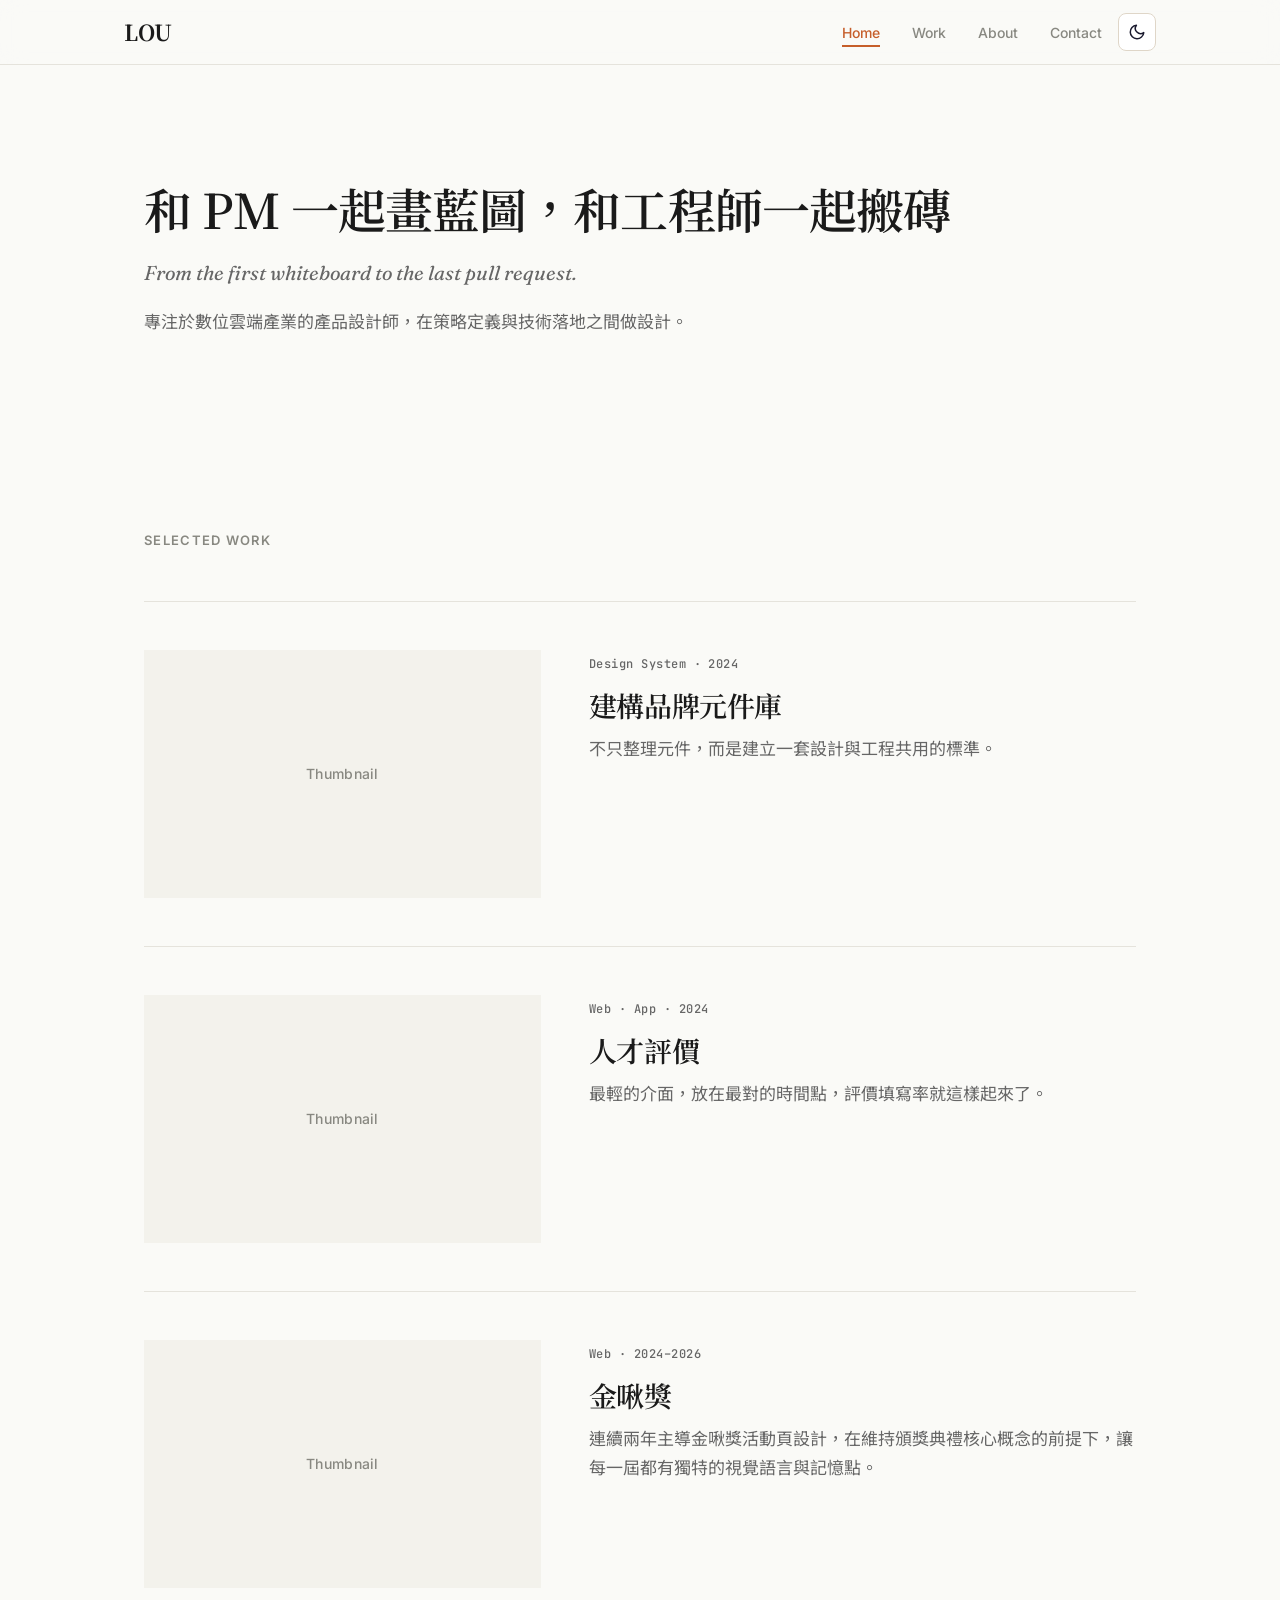
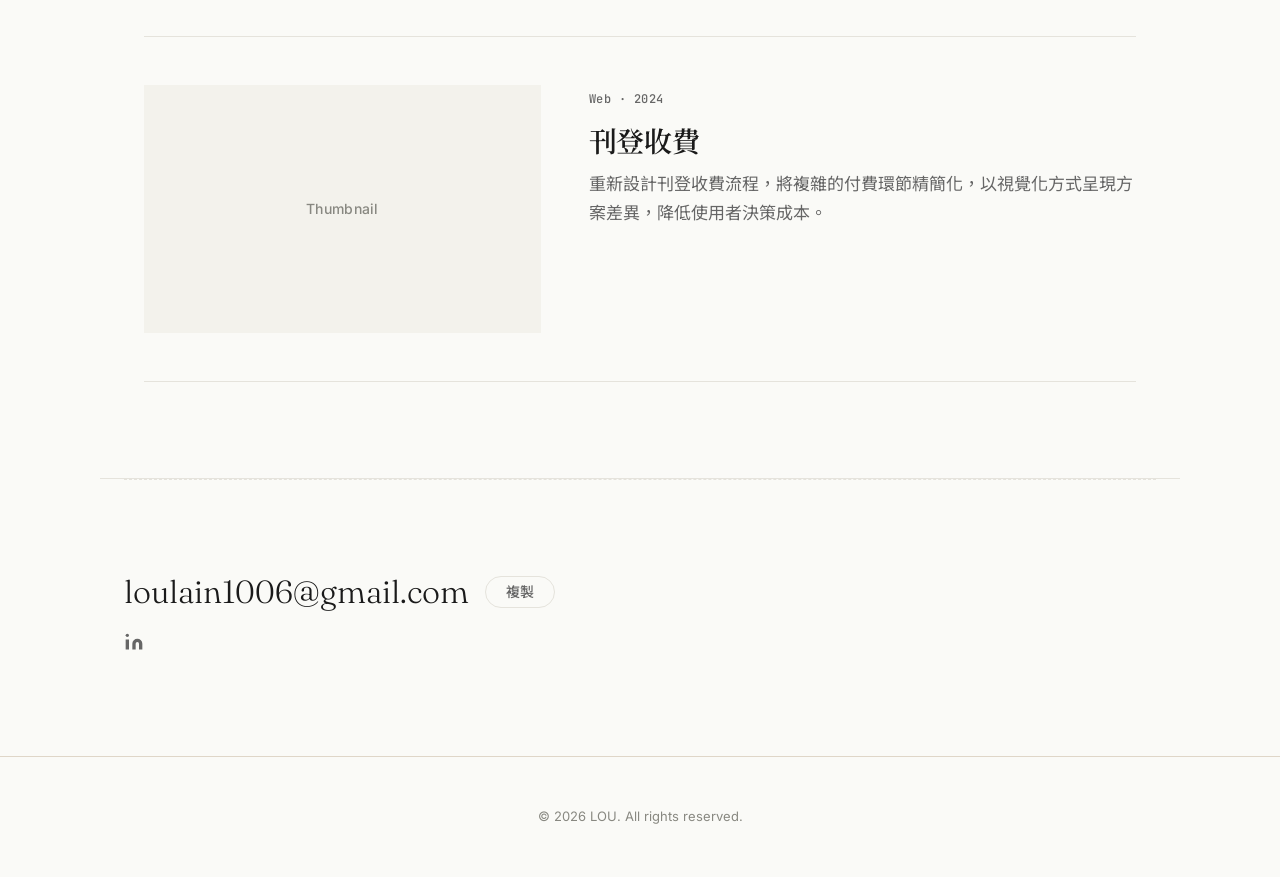
==== commit 94794ef2: "Rebuild about page, add copy-email button, and fix style consistency - Rebuild about.html with new s" ====
--- a/index.html
+++ b/index.html
@@ -23,7 +23,7 @@
     .hero__headline {
       font-family: var(--font-serif-tc);
       font-size: clamp(1.75rem, 4vw, 48px);
-      font-weight: 400;
+      font-weight: 600;
       line-height: 1.2;
       letter-spacing: -0.02em;
       color: var(--color-text);
@@ -45,7 +45,7 @@
       font-size: 17px;
       line-height: 1.75;
       color: var(--color-text-muted);
-      max-width: 520px;
+      max-width: 600px;
     }
 
     /* ── Work list — editorial ── */
@@ -76,7 +76,7 @@
       width: 40%;
       flex-shrink: 0;
       aspect-ratio: 16 / 10;
-      background-color: hsl(var(--muted));
+      background-color: var(--color-bg-subtle);
       display: flex;
       align-items: center;
       justify-content: center;
@@ -109,7 +109,7 @@
     .work-item__title {
       font-family: var(--font-serif-tc);
       font-size: 28px;
-      font-weight: 400;
+      font-weight: 600;
       line-height: 1.2;
       letter-spacing: -0.015em;
       color: var(--color-text);
@@ -123,28 +123,9 @@
       color: var(--color-text-muted);
     }
 
-    /* ── Contact — simple ── */
-    .contact-simple {
-      padding: 80px 0;
-      text-align: center;
-      border-top: 1px solid hsl(var(--border));
-    }
-
-    .contact-simple p {
-      font-size: 16px;
-      color: hsl(var(--muted-foreground));
-    }
-
-    .contact-simple a {
-      color: hsl(var(--primary));
-      text-underline-offset: 3px;
-      text-decoration: underline;
-      text-decoration-color: hsl(var(--primary) / 0.3);
-      transition: text-decoration-color 0.2s ease;
-    }
-
-    .contact-simple a:hover {
-      text-decoration-color: hsl(var(--primary));
+    /* ── Contact ── */
+    .contact-section {
+      border-top: 1px solid var(--color-border);
     }
 
     /* ── RWD ── */
@@ -226,9 +207,9 @@
   <!-- Hero -->
   <section class="hero">
     <div class="container">
-      <h1 class="hero__headline reveal">跟 PM 一起想清楚，再跟工程師一起做出來。</h1>
+      <h1 class="hero__headline reveal">和 PM 一起畫藍圖，和工程師一起搬磚</h1>
       <p class="hero__en reveal" data-delay="1"><em>From the first whiteboard to the last pull request.</em></p>
-      <p class="hero__bio reveal" data-delay="2">專注於數位雲端產業的產品設計師，<br>在策略定義與技術落地之間做設計。</p>
+      <p class="hero__bio reveal" data-delay="2">專注於數位雲端產業的產品設計師，在策略定義與技術落地之間做設計。</p>
     </div>
   </section>
 
@@ -265,9 +246,9 @@
             <span class="thumb__placeholder">Thumbnail</span>
           </div>
           <div class="work-item__body">
-            <span class="work-item__tag">Web · 2024</span>
+            <span class="work-item__tag">Web · 2024–2026</span>
             <h2 class="work-item__title">金啾獎</h2>
-            <p class="work-item__summary">Coming soon.</p>
+            <p class="work-item__summary">連續兩年主導金啾獎活動頁設計，在維持頒獎典禮核心概念的前提下，讓每一屆都有獨特的視覺語言與記憶點。</p>
           </div>
         </a>
 
@@ -278,7 +259,7 @@
           <div class="work-item__body">
             <span class="work-item__tag">Web · 2024</span>
             <h2 class="work-item__title">刊登收費</h2>
-            <p class="work-item__summary">Coming soon.</p>
+            <p class="work-item__summary">重新設計刊登收費流程，將複雜的付費環節精簡化，以視覺化方式呈現方案差異，降低使用者決策成本。</p>
           </div>
         </a>
 
@@ -287,11 +268,25 @@
   </section>
 
   <!-- Contact -->
-  <section class="contact-simple" id="contact">
-    <div class="container">
-      <p class="reveal">想找我聊聊？ <a href="mailto:lou@email.com">lou@email.com</a></p>
-    </div>
-  </section>
+  <div id="contact" class="container contact-section">
+    <section class="contact-block">
+      <div class="contact-email">
+        <span class="contact-email__text">loulain1006@gmail.com</span>
+        <button class="btn btn--outlined contact-email__copy" onclick="copyEmail()">複製</button>
+      </div>
+      <div class="contact-links">
+        <a href="https://www.linkedin.com/in/loulain1006" target="_blank"
+           class="contact-link" aria-label="LinkedIn">
+          <svg xmlns="http://www.w3.org/2000/svg" width="20" height="20"
+               viewBox="0 0 24 24" fill="currentColor">
+            <path d="M16 8a6 6 0 0 1 6 6v7h-4v-7a2 2 0 0 0-2-2 2 2 0 0 0-2 2v7h-4v-7a6 6 0 0 1 6-6z"/>
+            <rect x="2" y="9" width="4" height="12"/>
+            <circle cx="4" cy="4" r="2"/>
+          </svg>
+        </a>
+      </div>
+    </section>
+  </div>
 
   <!-- Footer -->
   <footer class="footer">
--- a/style.css
+++ b/style.css
@@ -14,7 +14,7 @@
   --ring: 20 65% 47%;
   --radius: 0.5rem;
   --accent: hsl(20 65% 47% / 0.08);
-  --nav-bg: hsl(37 36% 94% / 0.85);
+  --nav-bg: rgba(250, 250, 247, 0.85);
   --shadow-sm: 0 1px 2px 0 hsl(240 10% 8% / 0.04);
   --shadow-md: 0 8px 24px hsl(240 10% 8% / 0.08);
   --shadow-lg: 0 16px 40px hsl(240 10% 8% / 0.1);
@@ -75,7 +75,7 @@
   --primary-foreground: 240 10% 8%;
   --ring: 20 80% 60%;
   --accent: hsl(20 80% 60% / 0.12);
-  --nav-bg: hsl(240 10% 8% / 0.85);
+  --nav-bg: rgba(20, 19, 15, 0.85);
   --shadow-sm: 0 1px 2px 0 hsl(0 0% 0% / 0.3);
   --shadow-md: 0 8px 24px hsl(0 0% 0% / 0.4);
   --shadow-lg: 0 16px 40px hsl(0 0% 0% / 0.5);
@@ -118,9 +118,9 @@
 }
 
 body {
-  font-family: "Noto Sans TC", sans-serif;
-  background-color: hsl(var(--background));
-  color: hsl(var(--foreground));
+  font-family: var(--font-sans);
+  background-color: var(--color-bg);
+  color: var(--color-text);
   line-height: 1.8;
   font-size: 16px;
   -webkit-font-smoothing: antialiased;
@@ -175,8 +175,8 @@
   background-color: var(--nav-bg);
   backdrop-filter: blur(12px);
   -webkit-backdrop-filter: blur(12px);
-  border-bottom: 1px solid hsl(var(--border));
-  transition: background-color var(--transition-theme), border-color var(--transition-theme);
+  box-shadow: 0 1px 0 var(--color-border);
+  transition: background-color var(--transition-theme), box-shadow var(--transition-theme);
 }
 
 .navbar .container {
@@ -1118,17 +1118,6 @@
   border-top-style: dashed;
 }
 
-/* ---- Navbar override for project page ---- */
-body.project-page .navbar {
-  background-color: rgba(250, 250, 247, 0.85);
-  border-bottom: none;
-  box-shadow: 0 1px 0 var(--color-border);
-}
-
-:root.dark body.project-page .navbar {
-  background-color: rgba(20, 19, 15, 0.85);
-  box-shadow: 0 1px 0 var(--color-border);
-}
 
 /* ---- Project Hero ---- */
 body.project-page .project-hero {
@@ -1613,6 +1602,195 @@
   text-align: center;
 }
 
+/* ========== About Page 2024 Redesign ========== */
+
+body.about-page {
+  background: var(--color-bg);
+  color: var(--color-text);
+}
+
+body.about-page .about-hero {
+  padding-top: calc(64px + var(--space-9));
+  padding-bottom: var(--space-8);
+  text-align: left;
+  background: var(--color-bg);
+}
+
+body.about-page .about-hero h1 {
+  font: 400 clamp(48px, 8vw, 80px)/1.05 var(--font-serif-tc);
+  font-weight: 400;
+  letter-spacing: -0.03em;
+  color: var(--color-text);
+  margin-bottom: var(--space-4);
+}
+
+body.about-page .about-hero .hero__subtitle {
+  font: 400 20px/1.5 var(--font-serif);
+  font-style: italic;
+  color: var(--color-text-muted);
+  margin-bottom: var(--space-5);
+  max-width: none;
+}
+
+body.about-page .about-hero .hero__lead {
+  font: 400 20px/1.65 var(--font-sans);
+  color: var(--color-text);
+  max-width: 560px;
+  margin: 0;
+}
+
+/* ---- Experience Table ---- */
+.exp-table {
+  width: 100%;
+  max-width: 640px;
+  border-collapse: collapse;
+}
+
+.exp-table tr {
+  border-bottom: 1px solid var(--color-border);
+}
+
+.exp-table tr:first-child {
+  border-top: 1px solid var(--color-border);
+}
+
+.exp-table td {
+  padding: var(--space-4) 0;
+  font: 400 17px/1.5 var(--font-sans);
+  color: var(--color-text);
+  vertical-align: middle;
+}
+
+.exp-table__role {
+  font-weight: 500;
+  width: 40%;
+}
+
+.exp-table__company {
+  color: var(--color-text-muted);
+  width: 40%;
+}
+
+.exp-table__year {
+  font: 400 14px/1 var(--font-mono);
+  color: var(--color-text-subtle);
+  text-align: right;
+  width: 20%;
+  white-space: nowrap;
+}
+
+/* ---- Skills Grid ---- */
+.skills-grid {
+  display: grid;
+  grid-template-columns: 1fr 1fr;
+  gap: var(--space-7);
+  max-width: 640px;
+}
+
+.skills-col__title {
+  font: 500 13px/1 var(--font-mono);
+  text-transform: uppercase;
+  letter-spacing: 0.06em;
+  color: var(--color-text-muted);
+  margin-bottom: var(--space-4);
+}
+
+.skills-list {
+  list-style: none;
+  padding: 0;
+}
+
+.skills-list li {
+  font: 400 17px/1.75 var(--font-sans);
+  color: var(--color-text);
+  padding: var(--space-2) 0;
+  border-bottom: 1px solid var(--color-border);
+}
+
+.skills-list li:last-child {
+  border-bottom: none;
+}
+
+/* ---- Testimonials ---- */
+.testimonials-grid {
+  display: grid;
+  grid-template-columns: repeat(3, 1fr);
+  gap: var(--space-5);
+}
+
+.testimonial {
+  background: var(--color-bg-subtle);
+  border-radius: 12px;
+  padding: var(--space-6);
+  margin: 0;
+}
+
+.testimonial p {
+  font: 400 17px/1.7 var(--font-sans);
+  color: var(--color-text);
+  margin-bottom: var(--space-4);
+  max-width: none;
+  text-align: left;
+}
+
+.testimonial__footer {
+  font: 400 14px/1 var(--font-mono);
+  color: var(--color-text-muted);
+}
+
+/* ---- Contact Block ---- */
+.contact-block {
+  padding: var(--space-9) 0;
+  border-top: 1px dashed var(--color-border);
+}
+
+.contact-email {
+  display: flex;
+  align-items: center;
+  gap: var(--space-4);
+  margin-bottom: var(--space-5);
+}
+
+.contact-email__text {
+  font: 300 32px/1 var(--font-serif);
+  color: var(--color-text);
+}
+
+.contact-links {
+  display: flex;
+  gap: var(--space-4);
+}
+
+.contact-link {
+  color: var(--color-text-muted);
+  transition: color 0.2s;
+}
+
+.contact-link:hover {
+  color: var(--color-accent);
+}
+
+.btn--outlined {
+  display: inline-block;
+  background: transparent;
+  border: 1px solid var(--color-border);
+  color: var(--color-text-muted);
+  font: 500 14px/1 var(--font-sans);
+  padding: 8px 20px;
+  border-radius: 999px;
+  cursor: pointer;
+  min-height: auto;
+  transition: border-color 0.2s, color 0.2s;
+}
+
+.btn--outlined:hover {
+  border-color: var(--color-accent);
+  color: var(--color-accent);
+  transform: none;
+  box-shadow: none;
+  background: transparent;
+}
+
 /* ========== Scroll Reveal Animations ========== */
 /* Gated on html.js so content stays visible if main.js fails to load */
 html.js .reveal {
@@ -1843,4 +2021,22 @@
     text-align: left;
     margin-left: 0;
   }
-}
+
+  /* ---- About page mobile ---- */
+  .testimonials-grid {
+    grid-template-columns: 1fr;
+  }
+
+  .skills-grid {
+    grid-template-columns: 1fr;
+    gap: var(--space-6);
+  }
+
+  .contact-email {
+    flex-wrap: wrap;
+  }
+
+  .contact-email__text {
+    font-size: 22px;
+  }
+}
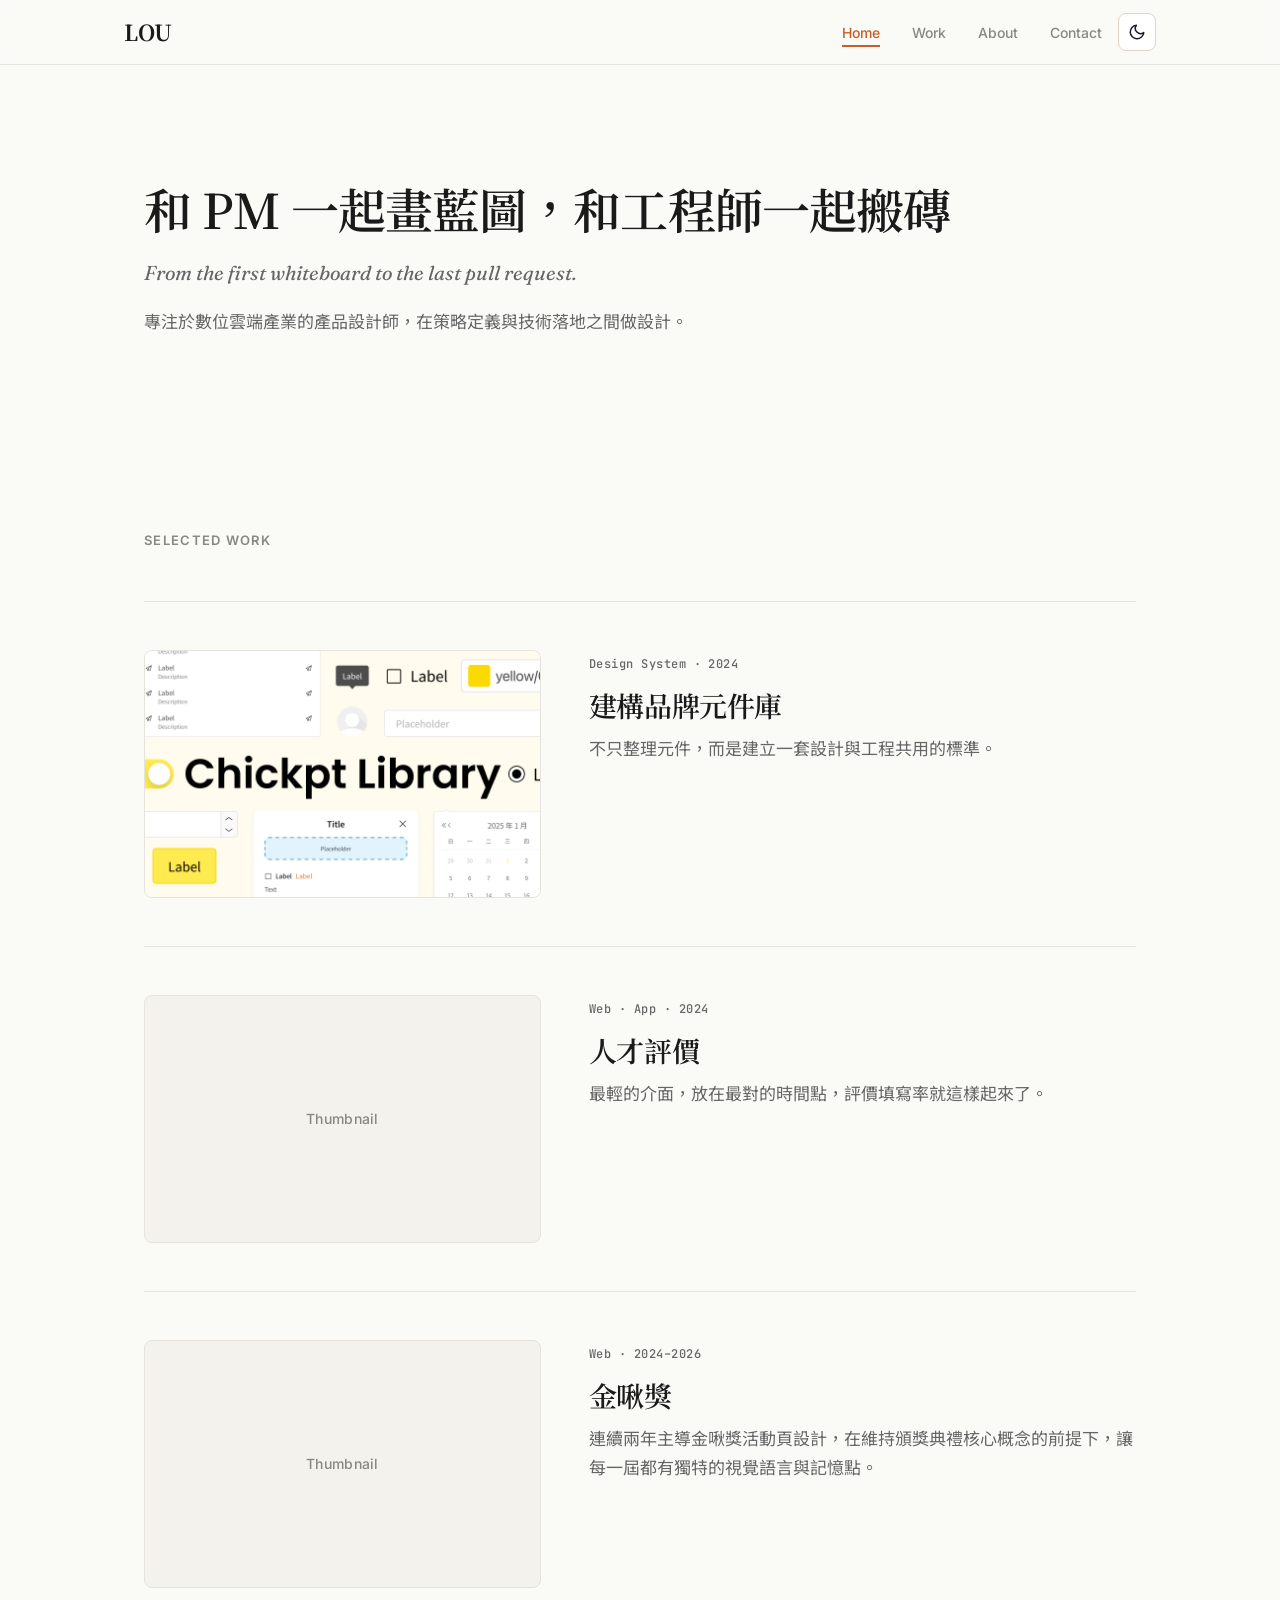
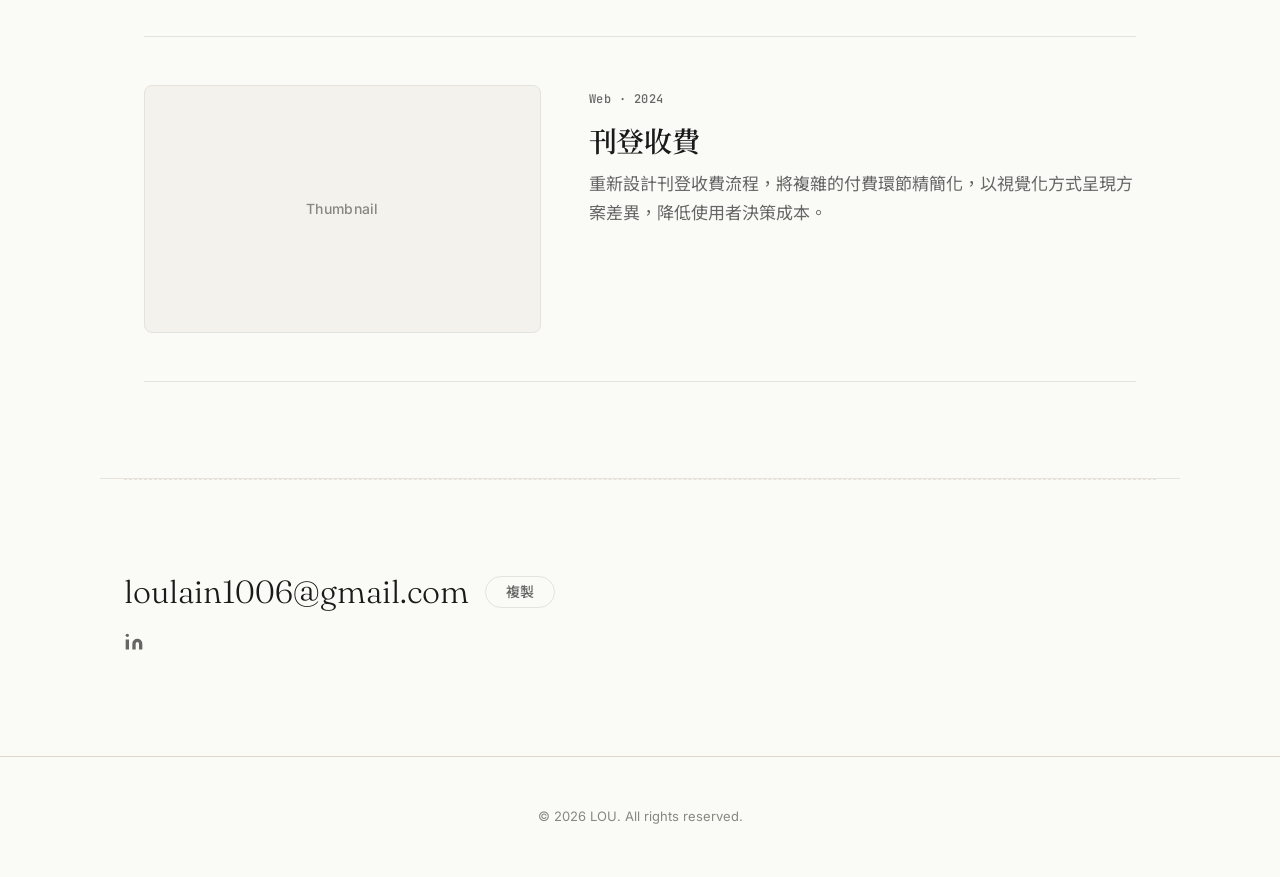
==== commit ce8c796f: "Initial commit — LOU portfolio site Co-Authored-By: Claude Sonnet 4.6 <noreply@anthropic.com>" ====
--- a/index.html
+++ b/index.html
@@ -77,11 +77,13 @@
       flex-shrink: 0;
       aspect-ratio: 16 / 10;
       background-color: var(--color-bg-subtle);
+      border: 1px solid var(--color-border);
+      border-radius: var(--radius);
       display: flex;
       align-items: center;
       justify-content: center;
       overflow: hidden;
-      transition: background-color var(--transition-theme);
+      transition: background-color var(--transition-theme), border-color var(--transition-theme);
     }
 
     .work-item__thumb img {
@@ -221,7 +223,7 @@
 
         <a href="works/project-1.html" class="work-item reveal">
           <div class="work-item__thumb">
-            <span class="thumb__placeholder">Thumbnail</span>
+            <img src="images/project-1-cover.jpg" alt="建構品牌元件庫">
           </div>
           <div class="work-item__body">
             <span class="work-item__tag">Design System · 2024</span>
